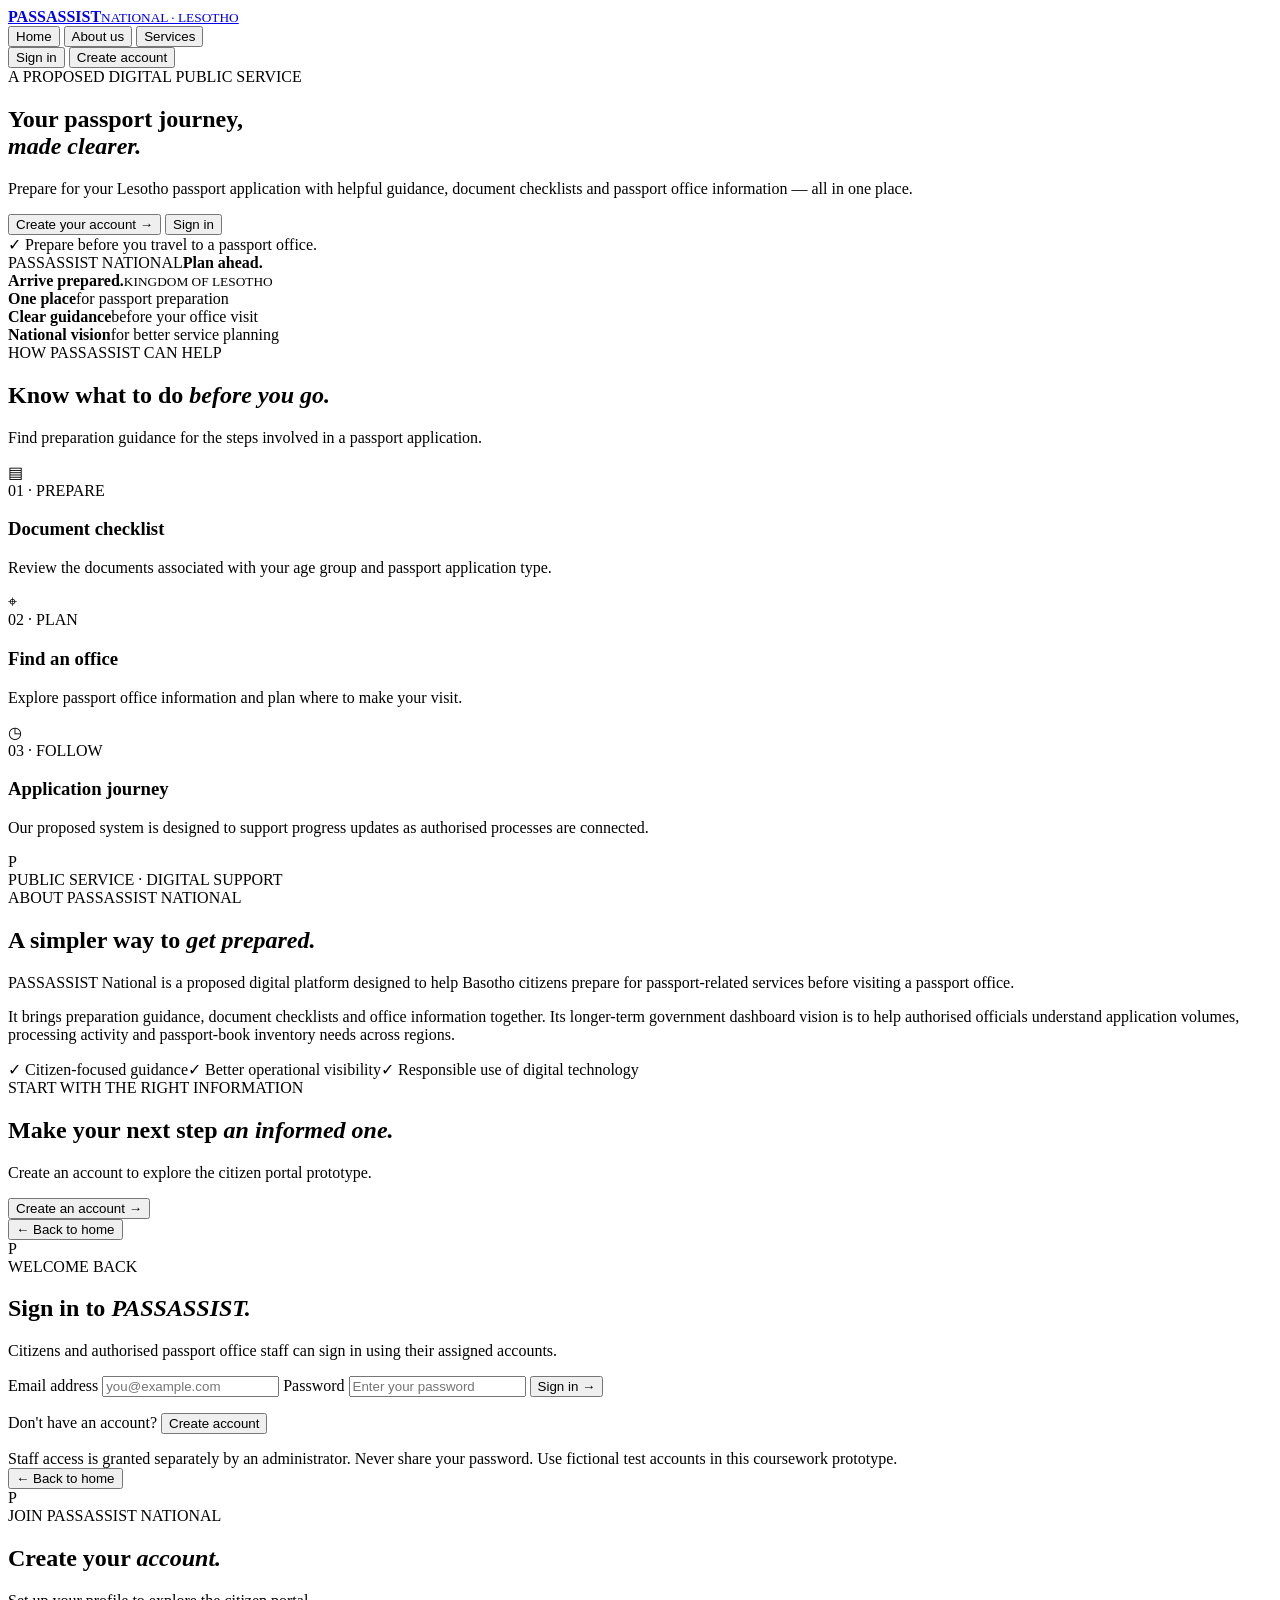
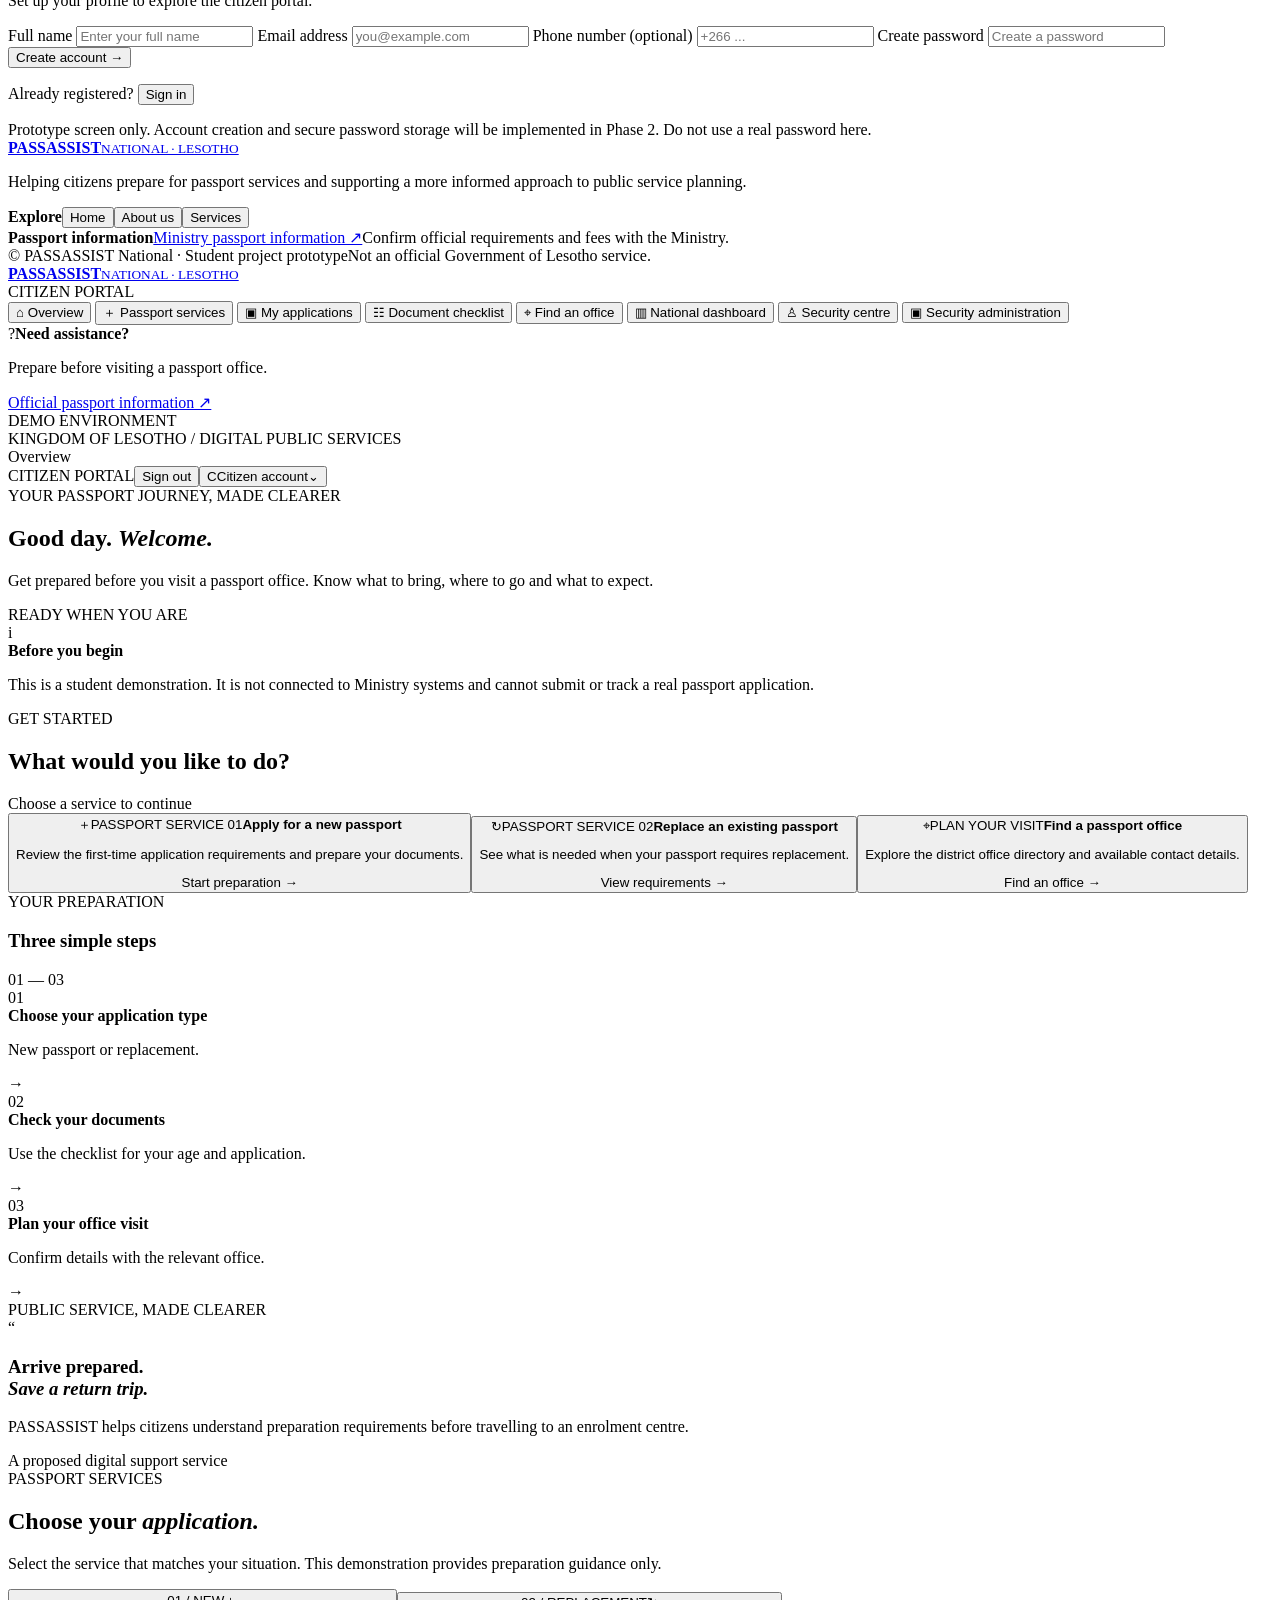
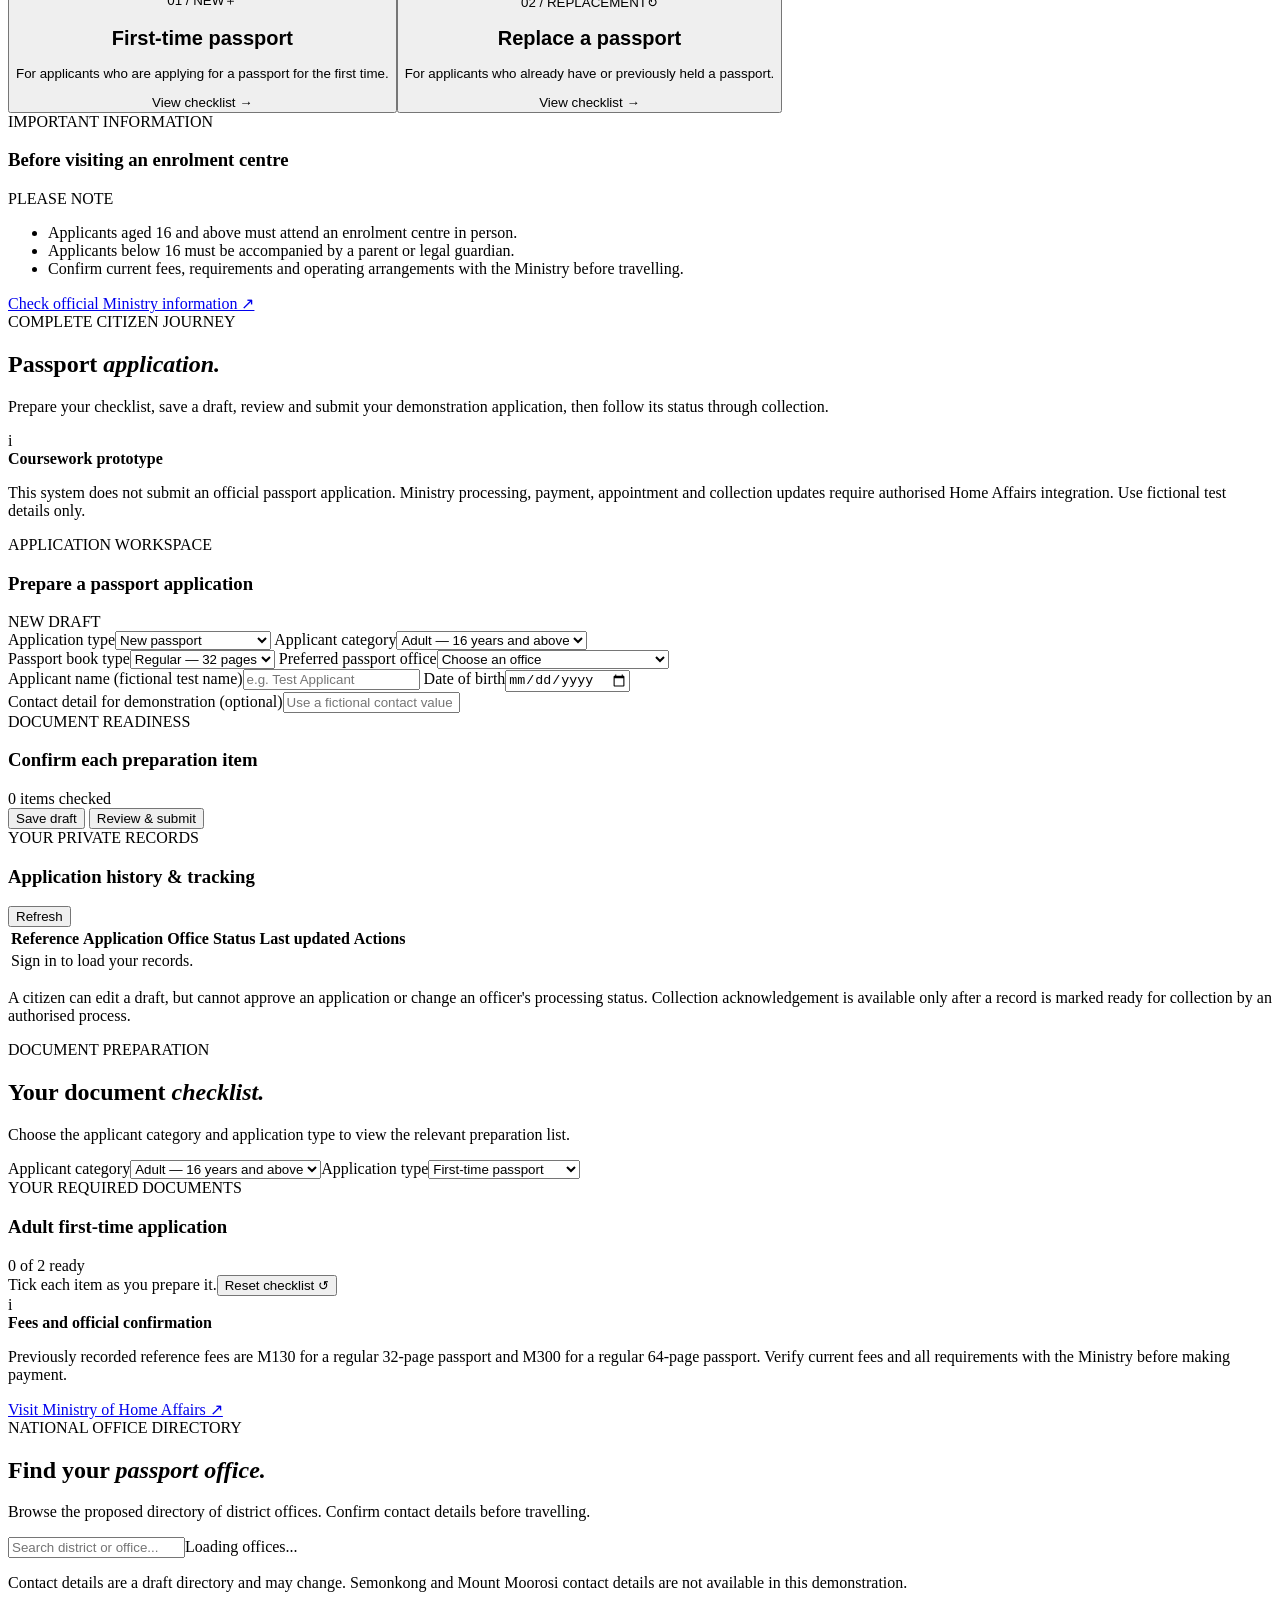
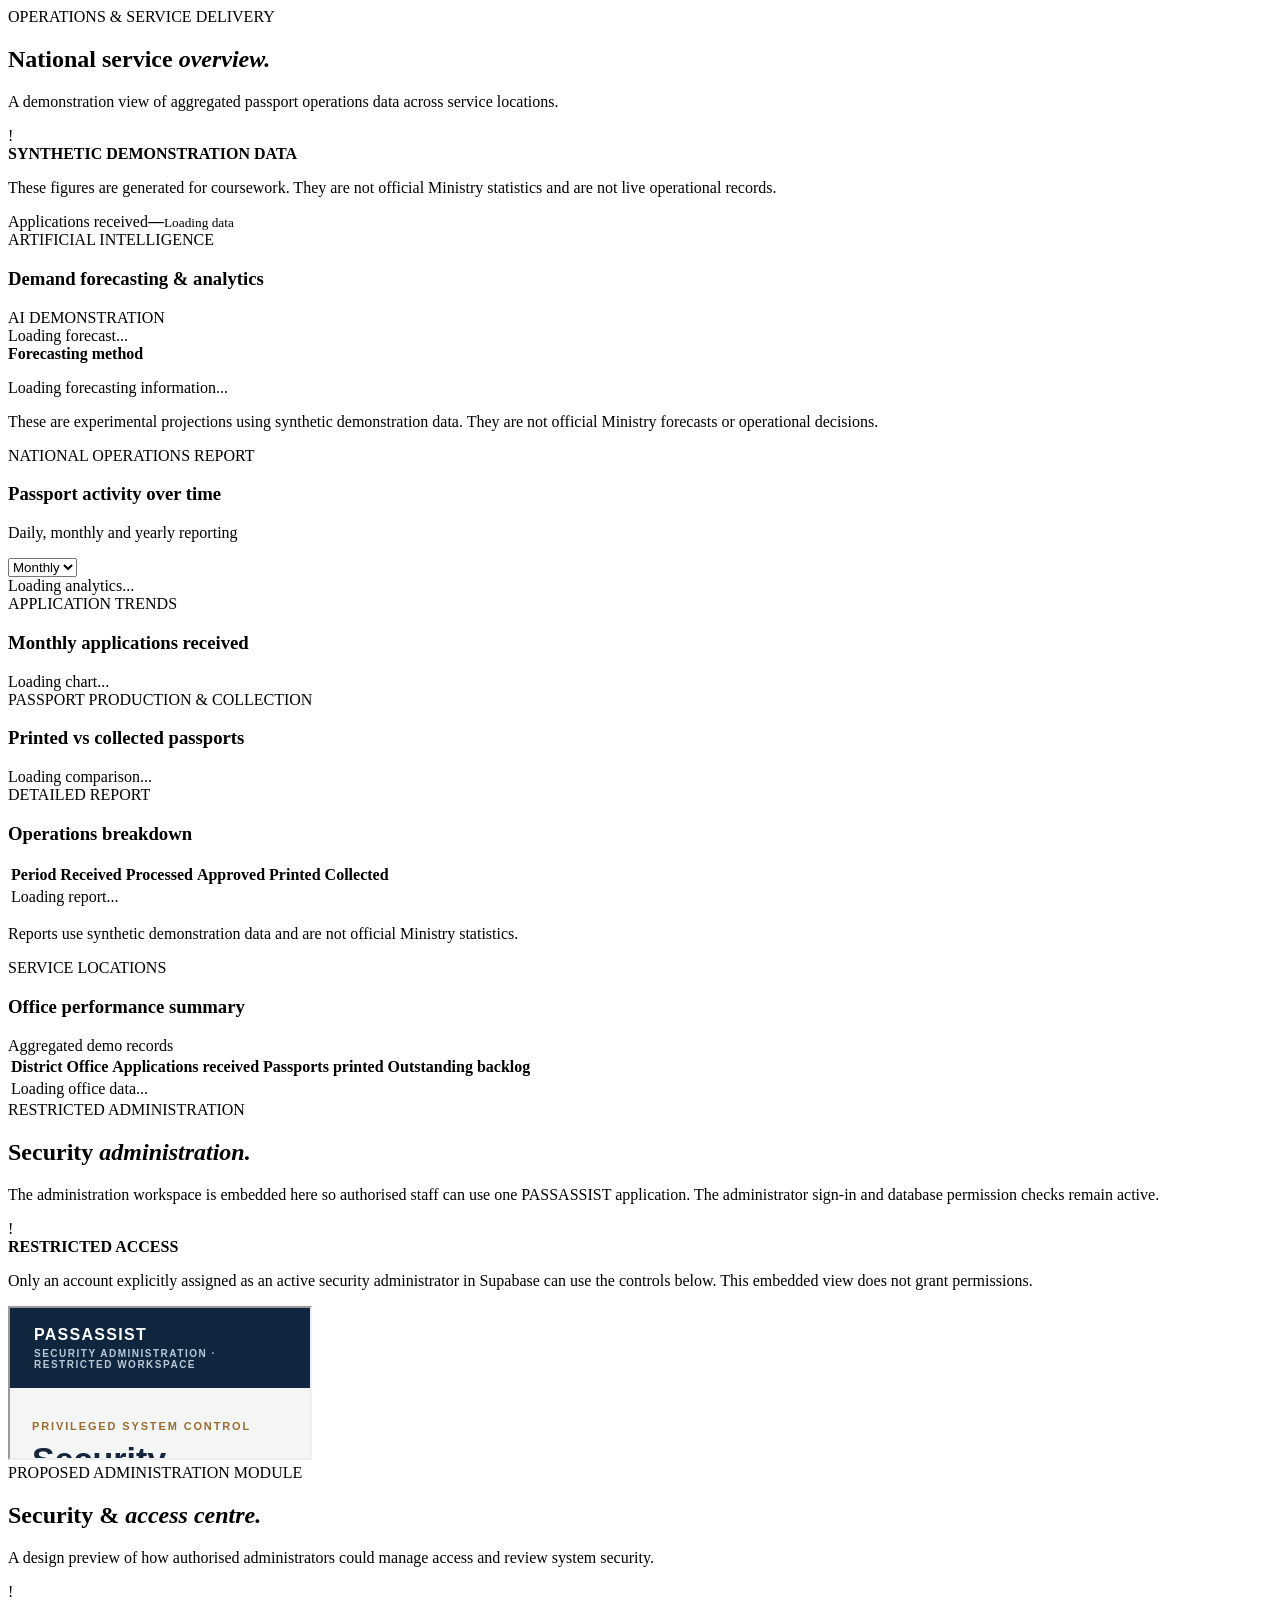
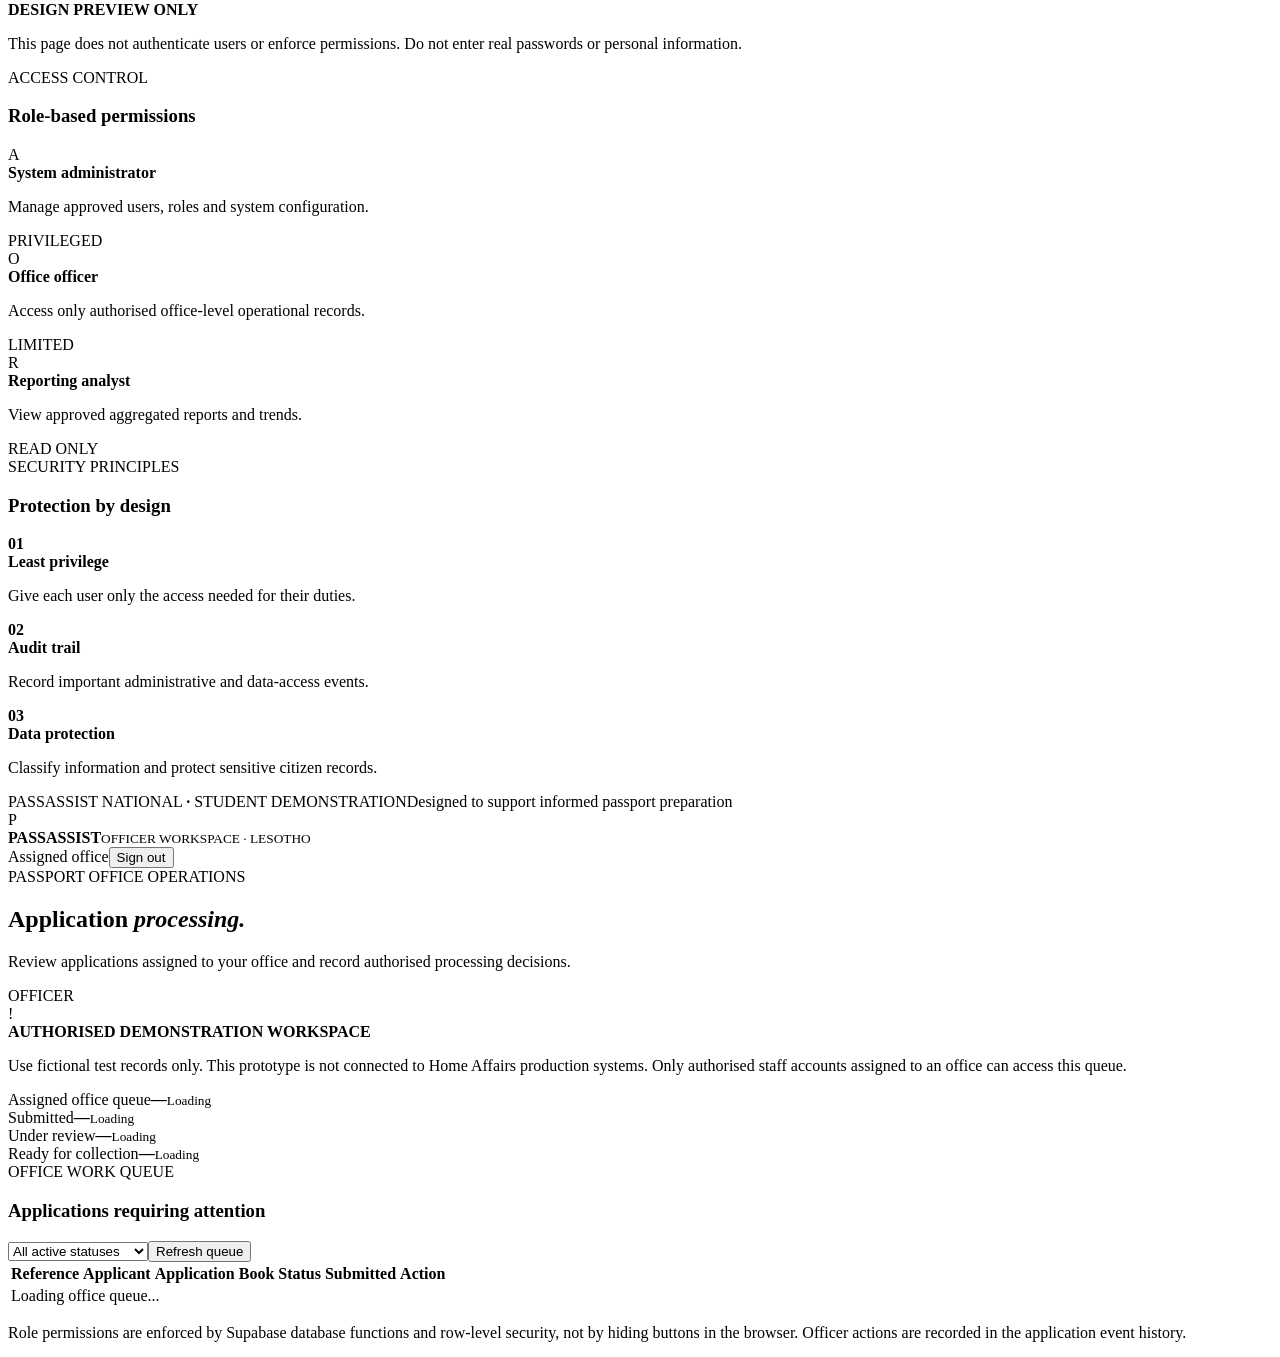
==== frontend/index.html @ 4365d91a "Prepare PASSASSIST National deployment" ====
<!DOCTYPE html>
<html lang="en">
<head>
  <meta charset="UTF-8" />
  <meta name="viewport" content="width=device-width, initial-scale=1.0" />
  <meta name="description" content="PASSASSIST National passport preparation demonstration for Lesotho." />
  <title>PASSASSIST National</title>
  <link rel="preconnect" href="https://fonts.googleapis.com">
  <link rel="preconnect" href="https://fonts.gstatic.com" crossorigin>
  <link href="https://fonts.googleapis.com/css2?family=DM+Sans:wght@400;500;600;700&family=Manrope:wght@500;600;700;800&display=swap" rel="stylesheet">
  <link rel="stylesheet" href="/static/style.css" />
</head>
<body class="public-mode">

  <div class="public-site" id="publicSite">
    <header class="public-header">
      <a class="public-brand" href="#" data-public-view="welcome" aria-label="PASSASSIST National home">
        <img class="lesotho-crest" src="https://commons.wikimedia.org/wiki/Special:FilePath/Coat_of_arms_of_Lesotho.svg" alt="Coat of arms of Lesotho" onerror="this.style.display='none'">
        <span><strong>PASSASSIST</strong><small>NATIONAL · LESOTHO</small></span>
      </a>
      <nav class="public-nav" aria-label="Public navigation">
        <button type="button" data-scroll="welcome">Home</button>
        <button type="button" data-scroll="about">About us</button>
        <button type="button" data-scroll="services">Services</button>
      </nav>
      <div class="public-header-actions">
        <button class="public-signin-link" type="button" data-public-view="signin">Sign in</button>
        <button class="public-primary-btn" type="button" data-public-view="signup">Create account</button>
      </div>
    </header>

    <main>
      <section class="public-view public-welcome active" id="public-welcome">
        <div class="public-hero" id="welcome">
          <div class="public-hero-copy">
            <div class="public-eyebrow"><span class="public-live-dot"></span> A PROPOSED DIGITAL PUBLIC SERVICE</div>
            <h1>Your passport journey,<br><em>made clearer.</em></h1>
            <p>Prepare for your Lesotho passport application with helpful guidance, document checklists and passport office information — all in one place.</p>
            <div class="public-hero-actions">
              <button class="public-primary-btn large" type="button" data-public-view="signup">Create your account <span>→</span></button>
              <button class="public-outline-btn large" type="button" data-public-view="signin">Sign in</button>
            </div>
            <div class="public-trust-note"><span>✓</span> Prepare before you travel to a passport office.</div>
          </div>
          <div class="public-hero-visual" aria-label="Decorative illustration of the Lesotho mountains">
            <div class="public-visual-sun"></div>
            <div class="public-visual-mountain mountain-back"></div>
            <div class="public-visual-mountain mountain-front"></div>
            <div class="public-visual-card"><span>PASSASSIST NATIONAL</span><strong>Plan ahead.<br>Arrive prepared.</strong><small>KINGDOM OF LESOTHO</small></div>
          </div>
        </div>

        <div class="public-stat-strip">
          <div><strong>One place</strong><span>for passport preparation</span></div>
          <div><strong>Clear guidance</strong><span>before your office visit</span></div>
          <div><strong>National vision</strong><span>for better service planning</span></div>
        </div>

        <section class="public-section" id="services">
          <div class="public-section-heading">
            <div class="public-eyebrow">HOW PASSASSIST CAN HELP</div>
            <h2>Know what to do <em>before you go.</em></h2>
            <p>Find preparation guidance for the steps involved in a passport application.</p>
          </div>
          <div class="public-feature-grid">
            <article class="public-feature-card"><span class="public-feature-icon">▤</span><div class="public-eyebrow">01 · PREPARE</div><h3>Document checklist</h3><p>Review the documents associated with your age group and passport application type.</p></article>
            <article class="public-feature-card"><span class="public-feature-icon">⌖</span><div class="public-eyebrow">02 · PLAN</div><h3>Find an office</h3><p>Explore passport office information and plan where to make your visit.</p></article>
            <article class="public-feature-card"><span class="public-feature-icon">◷</span><div class="public-eyebrow">03 · FOLLOW</div><h3>Application journey</h3><p>Our proposed system is designed to support progress updates as authorised processes are connected.</p></article>
          </div>
        </section>

        <section class="public-about-section" id="about">
          <div class="public-about-art"><div class="about-art-circle">P</div><span>PUBLIC SERVICE · DIGITAL SUPPORT</span></div>
          <div class="public-about-copy">
            <div class="public-eyebrow">ABOUT PASSASSIST NATIONAL</div>
            <h2>A simpler way to <em>get prepared.</em></h2>
            <p>PASSASSIST National is a proposed digital platform designed to help Basotho citizens prepare for passport-related services before visiting a passport office.</p>
            <p>It brings preparation guidance, document checklists and office information together. Its longer-term government dashboard vision is to help authorised officials understand application volumes, processing activity and passport-book inventory needs across regions.</p>
            <div class="public-about-points"><span>✓ Citizen-focused guidance</span><span>✓ Better operational visibility</span><span>✓ Responsible use of digital technology</span></div>
          </div>
        </section>

        <section class="public-cta">
          <div><div class="public-eyebrow">START WITH THE RIGHT INFORMATION</div><h2>Make your next step <em>an informed one.</em></h2><p>Create an account to explore the citizen portal prototype.</p></div>
          <button class="public-light-btn" type="button" data-public-view="signup">Create an account <span>→</span></button>
        </section>
      </section>

      <section class="public-view public-auth-view" id="public-signin">
        <div class="public-auth-wrap">
          <button class="public-back-link" type="button" data-public-view="welcome">← Back to home</button>
          <div class="public-auth-card">
            <div class="public-auth-mark">P</div>
            <div class="public-eyebrow">WELCOME BACK</div>
            <h1>Sign in to <em>PASSASSIST.</em></h1>
            <p class="public-auth-intro">Citizens and authorised passport office staff can sign in using their assigned accounts.</p>
            <form id="prototypeSignIn" class="public-auth-form">
              <label for="signinEmail">Email address</label>
              <input id="signinEmail" name="email" type="email" placeholder="you@example.com" autocomplete="email" required>
              <label for="signinPassword">Password</label>
              <input id="signinPassword" name="password" type="password" placeholder="Enter your password" autocomplete="current-password" required>
              <button class="public-primary-btn auth-submit" type="submit">Sign in <span>→</span></button>
            </form>
            <div class="public-form-message" id="signinMessage" role="status" aria-live="polite"></div>
            <p class="public-auth-switch">Don't have an account? <button type="button" data-public-view="signup">Create account</button></p>
            <div class="public-prototype-note">Staff access is granted separately by an administrator. Never share your password. Use fictional test accounts in this coursework prototype.</div>
          </div>
        </div>
      </section>

      <section class="public-view public-auth-view" id="public-signup">
        <div class="public-auth-wrap">
          <button class="public-back-link" type="button" data-public-view="welcome">← Back to home</button>
          <div class="public-auth-card signup-card">
            <div class="public-auth-mark">P</div>
            <div class="public-eyebrow">JOIN PASSASSIST NATIONAL</div>
            <h1>Create your <em>account.</em></h1>
            <p class="public-auth-intro">Set up your profile to explore the citizen portal.</p>
            <form id="prototypeSignUp" class="public-auth-form">
              <label for="signupName">Full name</label>
              <input id="signupName" name="fullName" type="text" placeholder="Enter your full name" autocomplete="name" required>
              <label for="signupEmail">Email address</label>
              <input id="signupEmail" name="email" type="email" placeholder="you@example.com" autocomplete="email" required>
              <label for="signupPhone">Phone number <span>(optional)</span></label>
              <input id="signupPhone" name="phone" type="tel" placeholder="+266 ..." autocomplete="tel">
              <label for="signupPassword">Create password</label>
              <input id="signupPassword" name="password" type="password" placeholder="Create a password" autocomplete="new-password" minlength="8" required>
              <button class="public-primary-btn auth-submit" type="submit">Create account <span>→</span></button>
            </form>
            <div class="public-form-message" id="signupMessage" role="status" aria-live="polite"></div>
            <p class="public-auth-switch">Already registered? <button type="button" data-public-view="signin">Sign in</button></p>
            <div class="public-prototype-note">Prototype screen only. Account creation and secure password storage will be implemented in Phase 2. Do not use a real password here.</div>
          </div>
        </div>
      </section>
    </main>

    <footer class="public-footer">
      <div class="public-footer-main">
        <div class="public-footer-brand"><a class="public-brand" href="#" data-public-view="welcome"><img class="lesotho-crest" src="https://commons.wikimedia.org/wiki/Special:FilePath/Coat_of_arms_of_Lesotho.svg" alt="Coat of arms of Lesotho" onerror="this.style.display='none'"><span><strong>PASSASSIST</strong><small>NATIONAL · LESOTHO</small></span></a><p>Helping citizens prepare for passport services and supporting a more informed approach to public service planning.</p></div>
        <div><strong>Explore</strong><button type="button" data-scroll="welcome">Home</button><button type="button" data-scroll="about">About us</button><button type="button" data-scroll="services">Services</button></div>
        <div><strong>Passport information</strong><a href="https://www.homeaffairs.gov.ls/passports/" target="_blank" rel="noreferrer">Ministry passport information ↗</a><span>Confirm official requirements and fees with the Ministry.</span></div>
      </div>
      <div class="public-footer-bottom"><span>© PASSASSIST National · Student project prototype</span><span>Not an official Government of Lesotho service.</span></div>
    </footer>
  </div>

  <div class="app-shell" id="citizenDemoApp">
    <aside class="sidebar">
      <a class="brand" href="#home" aria-label="PASSASSIST home">
        <img class="lesotho-crest sidebar-crest" src="https://commons.wikimedia.org/wiki/Special:FilePath/Coat_of_arms_of_Lesotho.svg" alt="Coat of arms of Lesotho" onerror="this.style.display='none'"><span><strong>PASSASSIST</strong><small>NATIONAL · LESOTHO</small></span>
      </a>
      <div class="side-label">CITIZEN PORTAL</div>
      <nav class="nav-list" aria-label="Main navigation">
        <button class="nav-item active" data-page="home"><span>⌂</span> Overview</button>
        <button class="nav-item" data-page="apply"><span>＋</span> Passport services</button>
        <button class="nav-item" data-page="my-applications"><span>▣</span> My applications</button>
        <button class="nav-item" data-page="checklist"><span>☷</span> Document checklist</button>
        <button class="nav-item" data-page="offices"><span>⌖</span> Find an office</button>
        <button class="nav-item" data-page="dashboard"><span>▥</span> National dashboard</button>
        <button class="nav-item" data-page="security"><span>♙</span> Security centre</button>
        <button class="nav-item" data-page="admin"><span>▣</span> Security administration</button>
      </nav>
      <div class="sidebar-bottom"><div class="help-card"><span class="help-icon">?</span><strong>Need assistance?</strong><p>Prepare before visiting a passport office.</p><a href="https://www.homeaffairs.gov.ls/passports/" target="_blank" rel="noreferrer">Official passport information ↗</a></div><div class="side-foot">DEMO ENVIRONMENT <span class="live-dot"></span></div></div>
    </aside>
    <main class="main-area">
      <header class="topbar"><div><div class="eyebrow">KINGDOM OF LESOTHO <span> / </span> DIGITAL PUBLIC SERVICES</div><div class="top-title" id="topTitle">Overview</div></div><div class="top-actions"><span class="demo-pill">CITIZEN PORTAL</span><button class="public-signout-btn" id="logoutButton" type="button">Sign out</button><button class="profile-chip" aria-label="Demo profile"><span class="avatar">C</span><span>Citizen account</span><span class="chevron">⌄</span></button></div></header>
      <div class="content">
        <section class="page active" id="page-home">
          <div class="welcome-row"><div><div class="eyebrow accent">YOUR PASSPORT JOURNEY, MADE CLEARER</div><h1>Good day. <em>Welcome.</em></h1><p class="lead">Get prepared before you visit a passport office. Know what to bring, where to go and what to expect.</p></div><div class="welcome-art"><div class="sun"></div><div class="mountain m1"></div><div class="mountain m2"></div><div class="art-caption">READY WHEN YOU ARE</div></div></div>
          <div class="notice"><span class="notice-icon">i</span><div><strong>Before you begin</strong><p>This is a student demonstration. It is not connected to Ministry systems and cannot submit or track a real passport application.</p></div></div>
          <div class="section-heading"><div><div class="eyebrow">GET STARTED</div><h2>What would you like to do?</h2></div><span class="muted small">Choose a service to continue</span></div>
          <div class="service-grid"><button class="service-card" data-go="apply"><span class="service-icon navy">＋</span><span class="card-kicker">PASSPORT SERVICE 01</span><strong>Apply for a new passport</strong><p>Review the first-time application requirements and prepare your documents.</p><span class="card-link">Start preparation <b>→</b></span></button><button class="service-card" data-go="apply"><span class="service-icon gold">↻</span><span class="card-kicker">PASSPORT SERVICE 02</span><strong>Replace an existing passport</strong><p>See what is needed when your passport requires replacement.</p><span class="card-link">View requirements <b>→</b></span></button><button class="service-card" data-go="offices"><span class="service-icon teal">⌖</span><span class="card-kicker">PLAN YOUR VISIT</span><strong>Find a passport office</strong><p>Explore the district office directory and available contact details.</p><span class="card-link">Find an office <b>→</b></span></button></div>
          <div class="bottom-grid"><div class="panel"><div class="panel-head"><div><div class="eyebrow">YOUR PREPARATION</div><h3>Three simple steps</h3></div><span class="step-count">01 — 03</span></div><div class="steps"><div class="step"><span>01</span><div><strong>Choose your application type</strong><p>New passport or replacement.</p></div><b>→</b></div><div class="step"><span>02</span><div><strong>Check your documents</strong><p>Use the checklist for your age and application.</p></div><b>→</b></div><div class="step"><span>03</span><div><strong>Plan your office visit</strong><p>Confirm details with the relevant office.</p></div><b>→</b></div></div></div><div class="panel quote-panel"><div class="eyebrow">PUBLIC SERVICE, MADE CLEARER</div><div class="quote-mark">“</div><h3>Arrive prepared.<br><em>Save a return trip.</em></h3><p>PASSASSIST helps citizens understand preparation requirements before travelling to an enrolment centre.</p><div class="quote-line"></div><span class="muted small">A proposed digital support service</span></div></div>
        </section>
        <section class="page" id="page-apply"><div class="page-intro"><div class="eyebrow accent">PASSPORT SERVICES</div><h1>Choose your <em>application.</em></h1><p class="lead">Select the service that matches your situation. This demonstration provides preparation guidance only.</p></div><div class="choice-grid"><button class="choice-card" data-kind="new"><span class="choice-number">01 / NEW</span><span class="choice-symbol">＋</span><h2>First-time passport</h2><p>For applicants who are applying for a passport for the first time.</p><span class="card-link">View checklist →</span></button><button class="choice-card" data-kind="replacement"><span class="choice-number">02 / REPLACEMENT</span><span class="choice-symbol">↻</span><h2>Replace a passport</h2><p>For applicants who already have or previously held a passport.</p><span class="card-link">View checklist →</span></button></div><div class="panel guidance"><div class="panel-head"><div><div class="eyebrow">IMPORTANT INFORMATION</div><h3>Before visiting an enrolment centre</h3></div><span class="info-badge">PLEASE NOTE</span></div><ul class="clean-list"><li>Applicants aged 16 and above must attend an enrolment centre in person.</li><li>Applicants below 16 must be accompanied by a parent or legal guardian.</li><li>Confirm current fees, requirements and operating arrangements with the Ministry before travelling.</li></ul><a class="text-link" href="https://www.homeaffairs.gov.ls/passports/" target="_blank" rel="noreferrer">Check official Ministry information ↗</a></div></section>

        <section class="page" id="page-my-applications">
          <div class="page-intro"><div class="eyebrow accent">COMPLETE CITIZEN JOURNEY</div><h1>Passport <em>application.</em></h1><p class="lead">Prepare your checklist, save a draft, review and submit your demonstration application, then follow its status through collection.</p></div>
          <div class="notice"><span class="notice-icon">i</span><div><strong>Coursework prototype</strong><p>This system does not submit an official passport application. Ministry processing, payment, appointment and collection updates require authorised Home Affairs integration. Use fictional test details only.</p></div></div>
          <div class="panel form-panel">
            <div class="panel-head"><div><div class="eyebrow">APPLICATION WORKSPACE</div><h3 id="applicationFormHeading">Prepare a passport application</h3></div><span class="info-badge" id="draftModeLabel">NEW DRAFT</span></div>
            <form id="applicationForm" class="public-auth-form">
              <input id="editingApplicationId" type="hidden">
              <div class="form-row">
                <label for="recordType">Application type<select id="recordType" required><option value="new">New passport</option><option value="replacement">Replacement passport</option></select></label>
                <label for="recordCategory">Applicant category<select id="recordCategory" required><option value="adult">Adult — 16 years and above</option><option value="minor">Minor — below 16 years</option></select></label>
              </div>
              <div class="form-row">
                <label for="recordBook">Passport book type<select id="recordBook" required><option value="regular_32">Regular — 32 pages</option><option value="regular_64">Regular — 64 pages</option></select></label>
                <label for="recordOffice">Preferred passport office<select id="recordOffice" required><option value="">Choose an office</option><option>Maseru</option><option>Berea</option><option>Leribe</option><option>Botha-Bothe</option><option>Mokhotlong</option><option>Thaba-Tseka</option><option>Qacha's Nek</option><option>Quthing</option><option>Mohale's Hoek</option><option>Mafeteng</option><option>Mount Moorosi (confirm availability)</option><option>Semonkong (confirm availability)</option></select></label>
              </div>
              <div class="form-row">
                <label for="applicantTestName">Applicant name (fictional test name)<input id="applicantTestName" maxlength="120" required placeholder="e.g. Test Applicant"></label>
                <label for="applicantTestDob">Date of birth<input id="applicantTestDob" type="date" required></label>
              </div>
              <label for="applicantContact">Contact detail for demonstration (optional)<input id="applicantContact" maxlength="80" placeholder="Use a fictional contact value"></label>
              <div class="checklist-head"><div><div class="eyebrow">DOCUMENT READINESS</div><h3>Confirm each preparation item</h3></div><span class="progress-label" id="applicationChecklistProgress">0 items checked</span></div>
              <div id="applicationChecklistItems" class="check-items"></div>
              <div class="public-form-message" id="applicationMessage" role="status" aria-live="polite"></div>
              <div class="form-row">
                <button class="public-primary-btn" id="saveApplicationDraft" type="button">Save draft</button>
                <button class="public-primary-btn auth-submit" id="submitApplication" type="button">Review & submit</button>
              </div>
              <button class="primary-btn" id="cancelApplicationEdit" type="button" hidden>Cancel editing</button>
            </form>
          </div>
          <div class="panel table-panel"><div class="panel-head"><div><div class="eyebrow">YOUR PRIVATE RECORDS</div><h3>Application history & tracking</h3></div><button class="primary-btn" id="refreshApplications" type="button">Refresh</button></div>
            <div class="table-wrap"><table><thead><tr><th>Reference</th><th>Application</th><th>Office</th><th>Status</th><th>Last updated</th><th>Actions</th></tr></thead><tbody id="applicationsTable"><tr><td colspan="6">Sign in to load your records.</td></tr></tbody></table></div>
            <p class="footnote">A citizen can edit a draft, but cannot approve an application or change an officer's processing status. Collection acknowledgement is available only after a record is marked ready for collection by an authorised process.</p>
          </div>
        </section>
        <section class="page" id="page-checklist"><div class="page-intro"><div class="eyebrow accent">DOCUMENT PREPARATION</div><h1>Your document <em>checklist.</em></h1><p class="lead">Choose the applicant category and application type to view the relevant preparation list.</p></div><div class="panel form-panel"><div class="form-row"><label>Applicant category<select id="applicantAge"><option value="adult">Adult — 16 years and above</option><option value="minor">Child — below 16 years</option></select></label><label>Application type<select id="applicationType"><option value="new">First-time passport</option><option value="replacement">Passport replacement</option></select></label></div><div class="checklist-head"><div><div class="eyebrow">YOUR REQUIRED DOCUMENTS</div><h3 id="checkTitle">Adult first-time application</h3></div><span class="progress-label" id="progressLabel">0 of 2 ready</span></div><div class="progress-track"><div id="progressBar"></div></div><div id="checkItems" class="check-items"></div><div class="check-footer"><span class="muted small">Tick each item as you prepare it.</span><button class="primary-btn" id="resetChecks">Reset checklist ↺</button></div></div><div class="notice subtle"><span class="notice-icon">i</span><div><strong>Fees and official confirmation</strong><p>Previously recorded reference fees are M130 for a regular 32-page passport and M300 for a regular 64-page passport. Verify current fees and all requirements with the Ministry before making payment.</p><a class="text-link" href="https://www.homeaffairs.gov.ls/passports/" target="_blank" rel="noreferrer">Visit Ministry of Home Affairs ↗</a></div></div></section>
        <section class="page" id="page-offices"><div class="page-intro"><div class="eyebrow accent">NATIONAL OFFICE DIRECTORY</div><h1>Find your <em>passport office.</em></h1><p class="lead">Browse the proposed directory of district offices. Confirm contact details before travelling.</p></div><div class="office-tools"><input id="officeSearch" type="search" placeholder="Search district or office..." aria-label="Search offices"><span class="muted small" id="officeCount">Loading offices...</span></div><div class="office-grid" id="officeGrid"></div><p class="footnote">Contact details are a draft directory and may change. Semonkong and Mount Moorosi contact details are not available in this demonstration.</p></section>
        <section class="page" id="page-dashboard"><div class="page-intro"><div class="eyebrow accent">OPERATIONS & SERVICE DELIVERY</div><h1>National service <em>overview.</em></h1><p class="lead">A demonstration view of aggregated passport operations data across service locations.</p></div><div class="data-warning"><span>!</span><div><strong>SYNTHETIC DEMONSTRATION DATA</strong><p>These figures are generated for coursework. They are not official Ministry statistics and are not live operational records.</p></div></div><div class="metric-grid" id="metricGrid"><div class="metric-card"><span>Applications received</span><strong>—</strong><small>Loading data</small></div></div>
<div class="panel forecast-panel">
  <div class="panel-head">
    <div>
      <div class="eyebrow">ARTIFICIAL INTELLIGENCE</div>
      <h3>Demand forecasting & analytics</h3>
    </div>
    <span class="info-badge">AI DEMONSTRATION</span>
  </div>

  <div class="forecast-grid" id="forecastSummary">
    <div class="forecast-stat">Loading forecast...</div>
  </div>

  <div class="forecast-method">
    <strong>Forecasting method</strong>
    <p id="forecastMethod">Loading forecasting information...</p>
  </div>

  <div id="modelEvaluation"></div>

  <p class="footnote">
    These are experimental projections using synthetic demonstration
    data. They are not official Ministry forecasts or operational decisions.
  </p>
</div>
<div class="panel analytics-panel">
  <div class="panel-head">
    <div>
      <div class="eyebrow">NATIONAL OPERATIONS REPORT</div>
      <h3>Passport activity over time</h3>
      <p class="muted small">Daily, monthly and yearly reporting</p>
    </div>
    <select id="analyticsPeriod" aria-label="Select reporting period">
      <option value="monthly">Monthly</option>
      <option value="daily">Daily</option>
      <option value="yearly">Yearly</option>
    </select>
  </div>

  <div class="metric-grid" id="analyticsMetrics">
    <div class="metric-card">Loading analytics...</div>
  </div>

  <div class="panel-head">
    <div>
      <div class="eyebrow">APPLICATION TRENDS</div>
      <h3 id="analyticsChartTitle">Monthly applications received</h3>
    </div>
  </div>
  <div id="analyticsChart" class="analytics-chart">
  Loading chart...
</div>

<div class="panel-head">
  <div>
    <div class="eyebrow">PASSPORT PRODUCTION & COLLECTION</div>
    <h3>Printed vs collected passports</h3>
  </div>
</div>

<div id="passportComparisonChart" class="analytics-chart">
  Loading comparison...
</div>
  <div class="panel-head">
    <div>
      <div class="eyebrow">DETAILED REPORT</div>
      <h3>Operations breakdown</h3>
    </div>
  </div>
  <div class="table-wrap">
    <table>
      <thead>
        <tr>
          <th>Period</th>
          <th>Received</th>
          <th>Processed</th>
          <th>Approved</th>
          <th>Printed</th>
          <th>Collected</th>
        </tr>
      </thead>
      <tbody id="analyticsTable">
        <tr><td colspan="6">Loading report...</td></tr>
      </tbody>
    </table>
  </div>

  <p class="footnote">
    Reports use synthetic demonstration data and are not official Ministry statistics.
  </p>
</div>
<div class="panel table-panel"><div class="panel-head"><div><div class="eyebrow">SERVICE LOCATIONS</div><h3>Office performance summary</h3></div><span class="muted small">Aggregated demo records</span></div><div class="table-wrap"><table><thead><tr><th>District</th><th>Office</th><th>Applications received</th><th>Passports printed</th><th>Outstanding backlog</th></tr></thead><tbody id="officeTable"><tr><td colspan="5">Loading office data...</td></tr></tbody></table></div></div></section>
        <section class="page" id="page-admin"><div class="page-intro"><div class="eyebrow accent">RESTRICTED ADMINISTRATION</div><h1>Security <em>administration.</em></h1><p class="lead">The administration workspace is embedded here so authorised staff can use one PASSASSIST application. The administrator sign-in and database permission checks remain active.</p></div><div class="data-warning"><span>!</span><div><strong>RESTRICTED ACCESS</strong><p>Only an account explicitly assigned as an active security administrator in Supabase can use the controls below. This embedded view does not grant permissions.</p></div></div><iframe title="PASSASSIST Security Administration" src="/admin" class="admin-embed" loading="lazy"></iframe></section>
        <section class="page" id="page-security"><div class="page-intro"><div class="eyebrow accent">PROPOSED ADMINISTRATION MODULE</div><h1>Security & <em>access centre.</em></h1><p class="lead">A design preview of how authorised administrators could manage access and review system security.</p></div><div class="data-warning"><span>!</span><div><strong>DESIGN PREVIEW ONLY</strong><p>This page does not authenticate users or enforce permissions. Do not enter real passwords or personal information.</p></div></div><div class="security-grid"><div class="panel"><div class="eyebrow">ACCESS CONTROL</div><h3>Role-based permissions</h3><div class="role-row"><span class="role-icon">A</span><div><strong>System administrator</strong><p>Manage approved users, roles and system configuration.</p></div><span class="role-tag">PRIVILEGED</span></div><div class="role-row"><span class="role-icon">O</span><div><strong>Office officer</strong><p>Access only authorised office-level operational records.</p></div><span class="role-tag">LIMITED</span></div><div class="role-row"><span class="role-icon">R</span><div><strong>Reporting analyst</strong><p>View approved aggregated reports and trends.</p></div><span class="role-tag">READ ONLY</span></div></div><div class="panel"><div class="eyebrow">SECURITY PRINCIPLES</div><h3>Protection by design</h3><div class="security-point"><b>01</b><div><strong>Least privilege</strong><p>Give each user only the access needed for their duties.</p></div></div><div class="security-point"><b>02</b><div><strong>Audit trail</strong><p>Record important administrative and data-access events.</p></div></div><div class="security-point"><b>03</b><div><strong>Data protection</strong><p>Classify information and protect sensitive citizen records.</p></div></div></div></div></section>
        <footer class="footer"><span>PASSASSIST NATIONAL <b>·</b> STUDENT DEMONSTRATION</span><span>Designed to support informed passport preparation</span></footer>
      </div>
    </main>
  </div>

  <section id="officerPortal" class="officer-portal" aria-label="Passport office officer portal">
    <header class="officer-topbar"><div class="officer-brand"><span class="officer-brand-mark">P</span><div><strong>PASSASSIST</strong><small>OFFICER WORKSPACE · LESOTHO</small></div></div><div class="officer-user"><span id="officerOfficeLabel">Assigned office</span><button type="button" id="officerSignOut" class="public-signout-btn">Sign out</button></div></header>
    <main class="officer-content">
      <div class="officer-heading"><div><div class="public-eyebrow">PASSPORT OFFICE OPERATIONS</div><h1>Application <em>processing.</em></h1><p>Review applications assigned to your office and record authorised processing decisions.</p></div><span class="officer-role-pill" id="officerRoleLabel">OFFICER</span></div>
      <div class="data-warning"><span>!</span><div><strong>AUTHORISED DEMONSTRATION WORKSPACE</strong><p>Use fictional test records only. This prototype is not connected to Home Affairs production systems. Only authorised staff accounts assigned to an office can access this queue.</p></div></div>
      <div class="officer-metrics" id="officerMetrics"><div class="metric-card"><span>Assigned office queue</span><strong>—</strong><small>Loading</small></div><div class="metric-card"><span>Submitted</span><strong>—</strong><small>Loading</small></div><div class="metric-card"><span>Under review</span><strong>—</strong><small>Loading</small></div><div class="metric-card"><span>Ready for collection</span><strong>—</strong><small>Loading</small></div></div>
      <div class="panel officer-queue-panel"><div class="panel-head"><div><div class="eyebrow">OFFICE WORK QUEUE</div><h3>Applications requiring attention</h3></div><div class="officer-queue-actions"><select id="officerStatusFilter" aria-label="Filter applications"><option value="all">All active statuses</option><option value="submitted">Submitted</option><option value="under_review">Under review</option><option value="approved">Approved</option><option value="rejected">Rejected</option><option value="printing">Printing</option><option value="ready_for_collection">Ready for collection</option></select><button type="button" class="primary-btn" id="refreshOfficerQueue">Refresh queue</button></div></div>
        <div class="table-wrap"><table><thead><tr><th>Reference</th><th>Applicant</th><th>Application</th><th>Book</th><th>Status</th><th>Submitted</th><th>Action</th></tr></thead><tbody id="officerQueueTable"><tr><td colspan="7">Loading office queue...</td></tr></tbody></table></div>
      </div>
      <div class="panel officer-process-panel" id="officerProcessPanel" hidden><div class="panel-head"><div><div class="eyebrow">PROCESSING RECORD</div><h3 id="officerSelectedHeading">Selected application</h3></div><button type="button" class="primary-btn" id="closeOfficerProcess">Close</button></div><div class="officer-record-summary" id="officerRecordSummary"></div><form id="officerProcessForm" class="officer-process-form"><label for="officerNextStatus">Next authorised status<select id="officerNextStatus" required></select></label><label for="officerProcessNote">Processing note (no sensitive details)<textarea id="officerProcessNote" maxlength="500" rows="3" placeholder="Brief factual note about this processing action"></textarea></label><div class="public-form-message" id="officerProcessMessage" role="status" aria-live="polite"></div><button type="submit" class="public-primary-btn">Save processing decision</button></form></div>
      <p class="footnote">Role permissions are enforced by Supabase database functions and row-level security, not by hiding buttons in the browser. Officer actions are recorded in the application event history.</p>
    </main>
  </section>
  <script src="https://cdn.jsdelivr.net/npm/@supabase/supabase-js@2"></script>
  <script src="/static/supabase-config.js"></script>
  <script src="/static/app.js"></script>
</body>
</html>
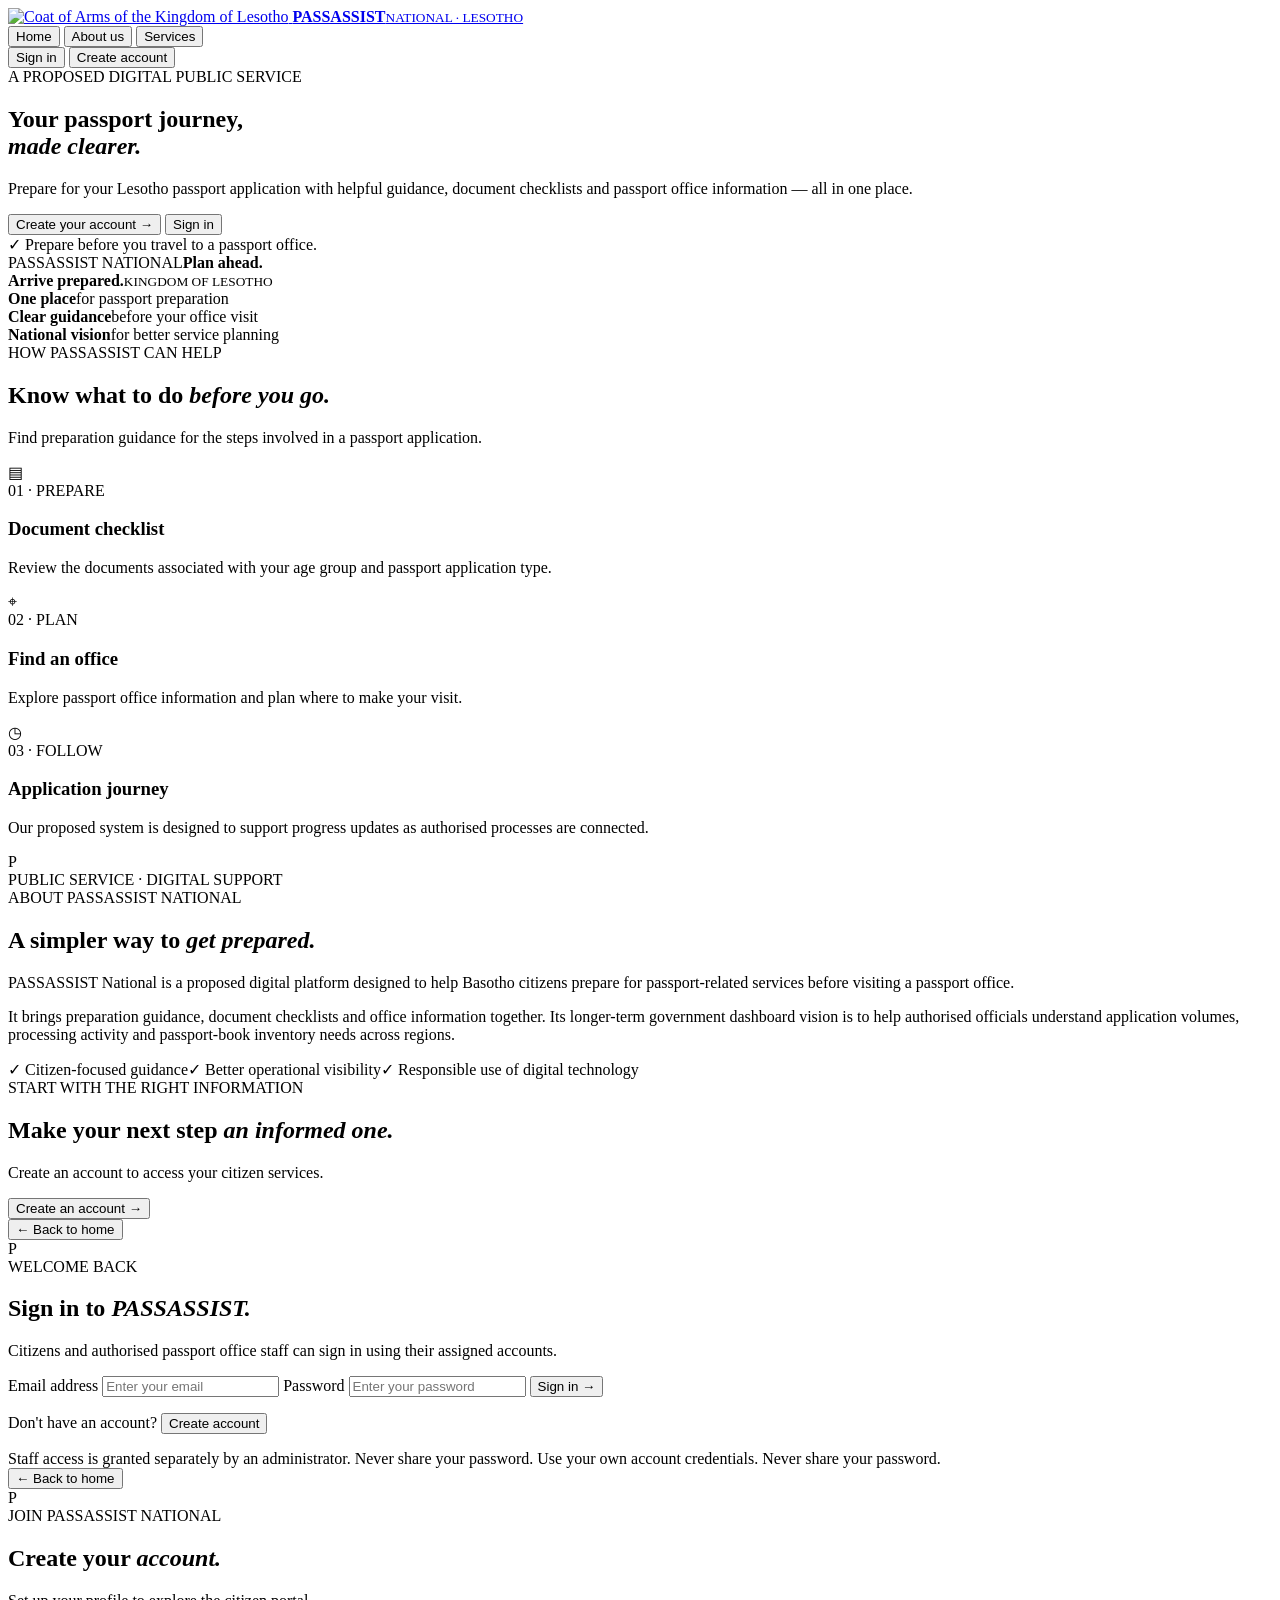
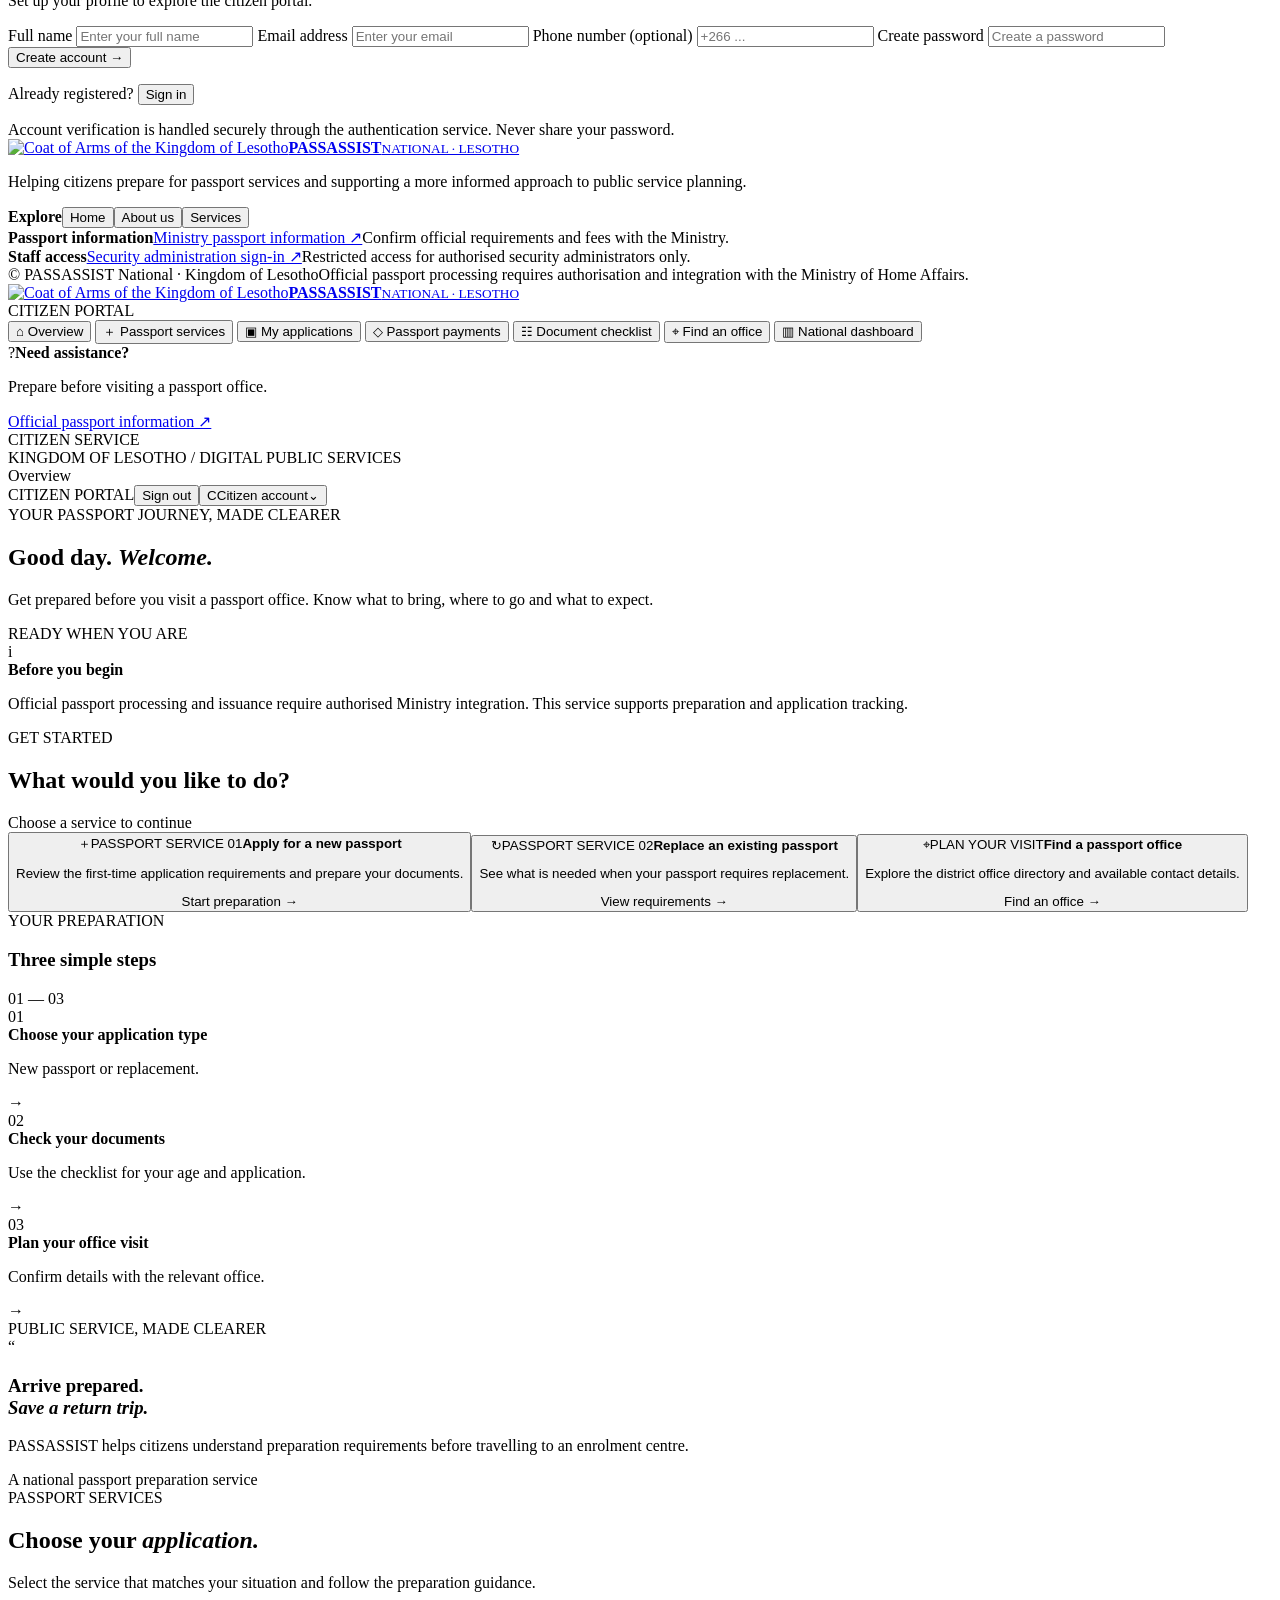
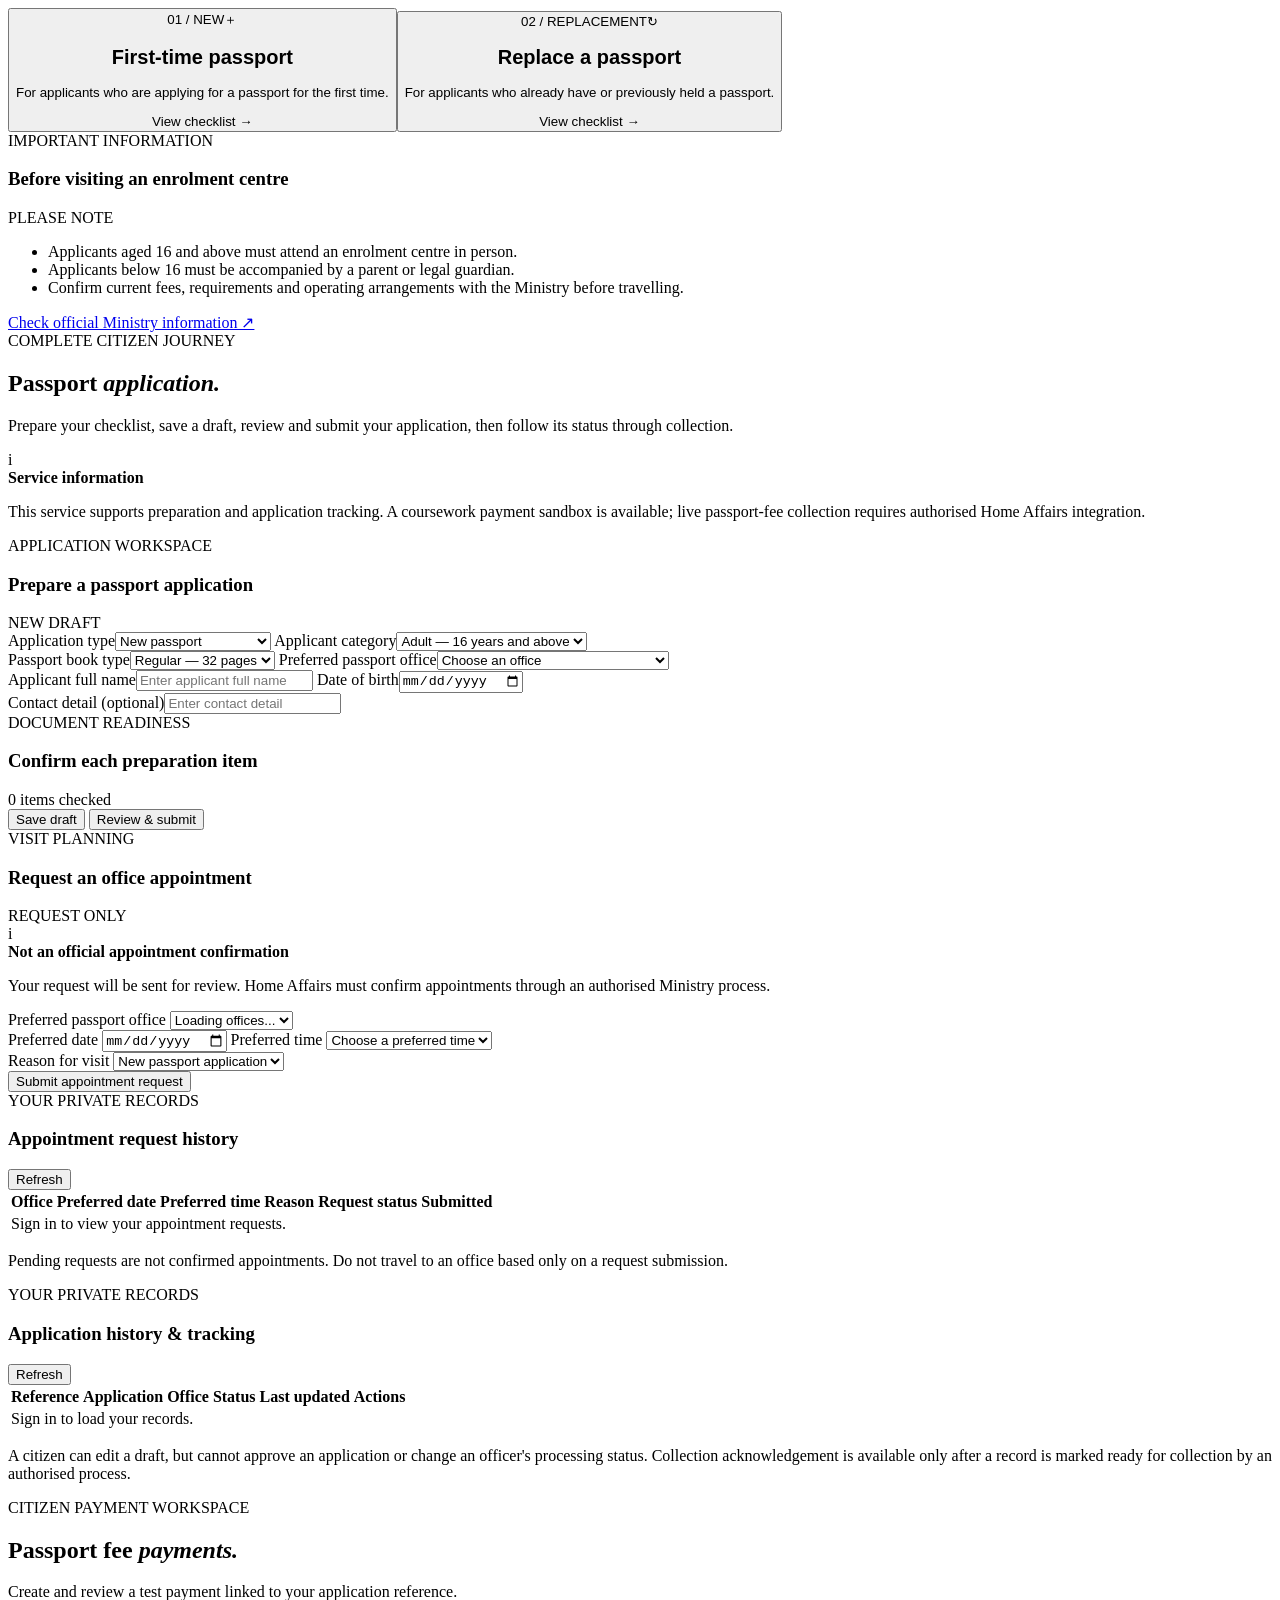
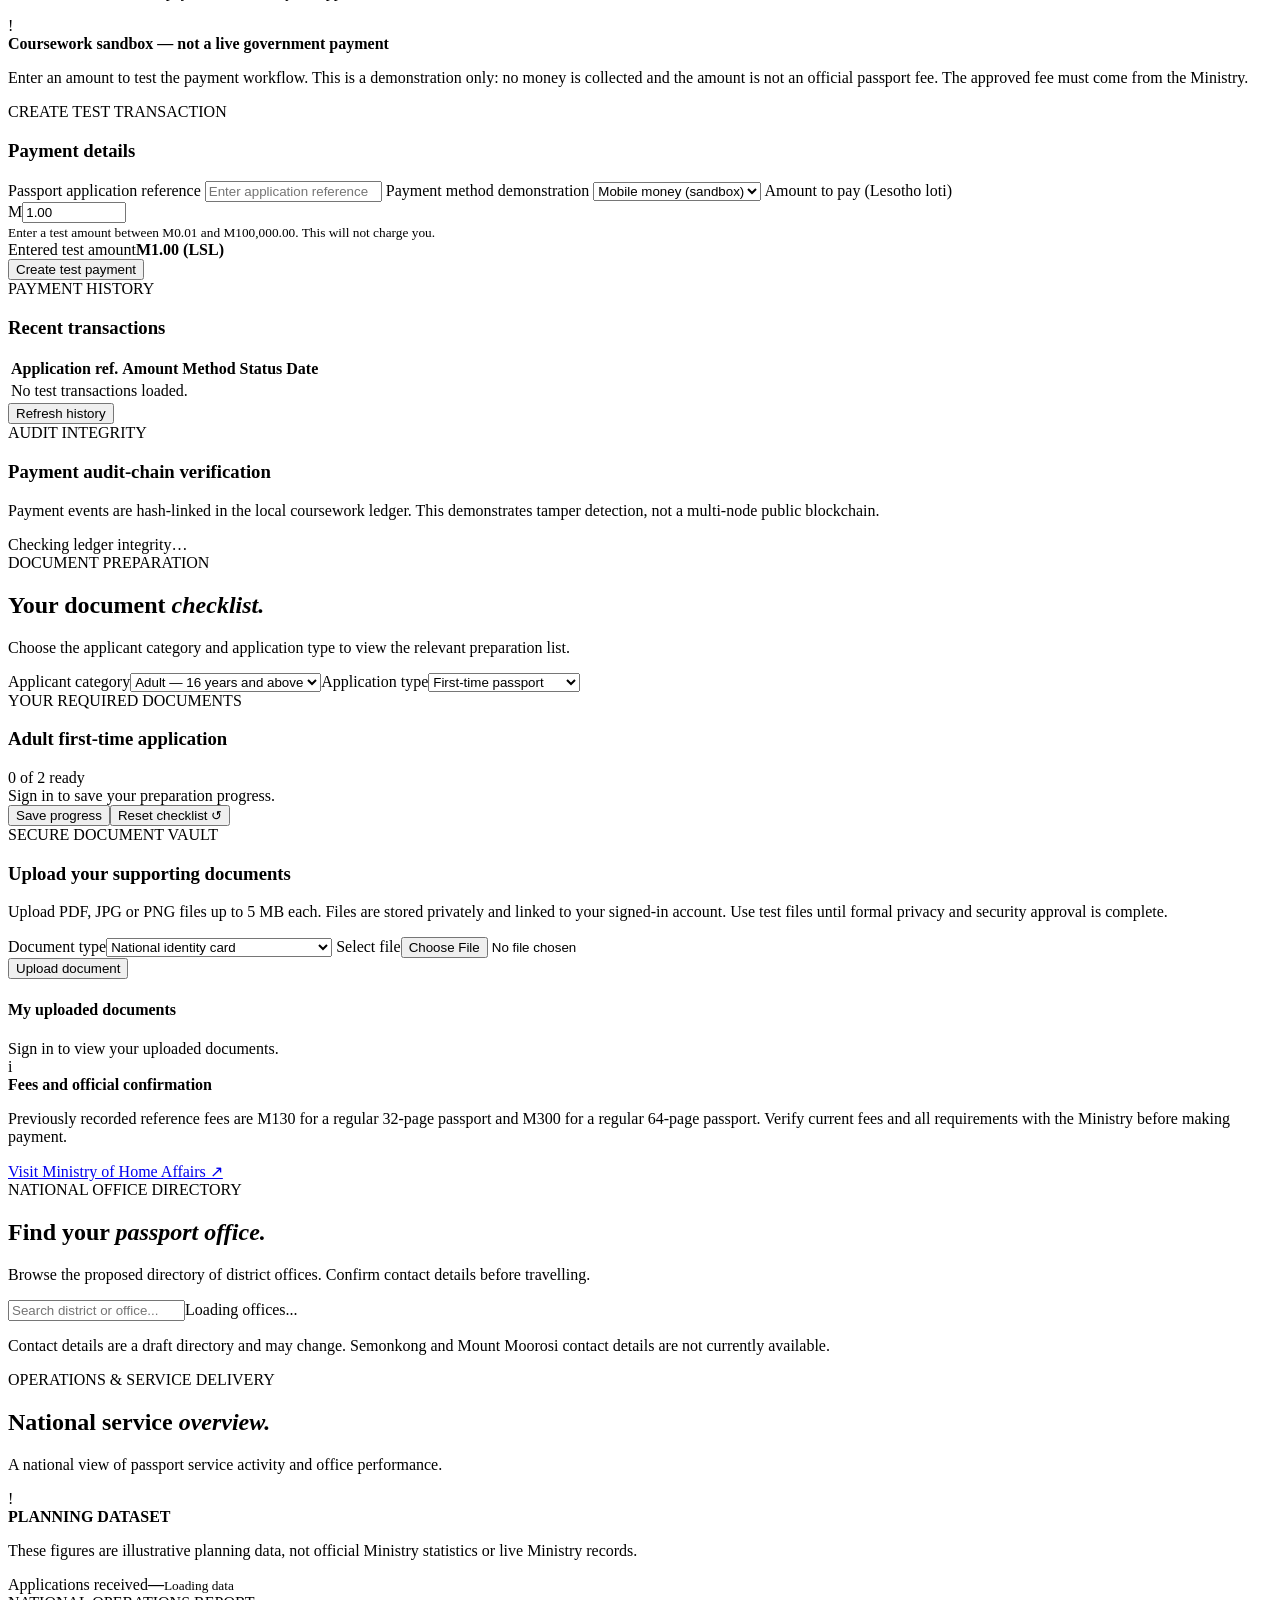
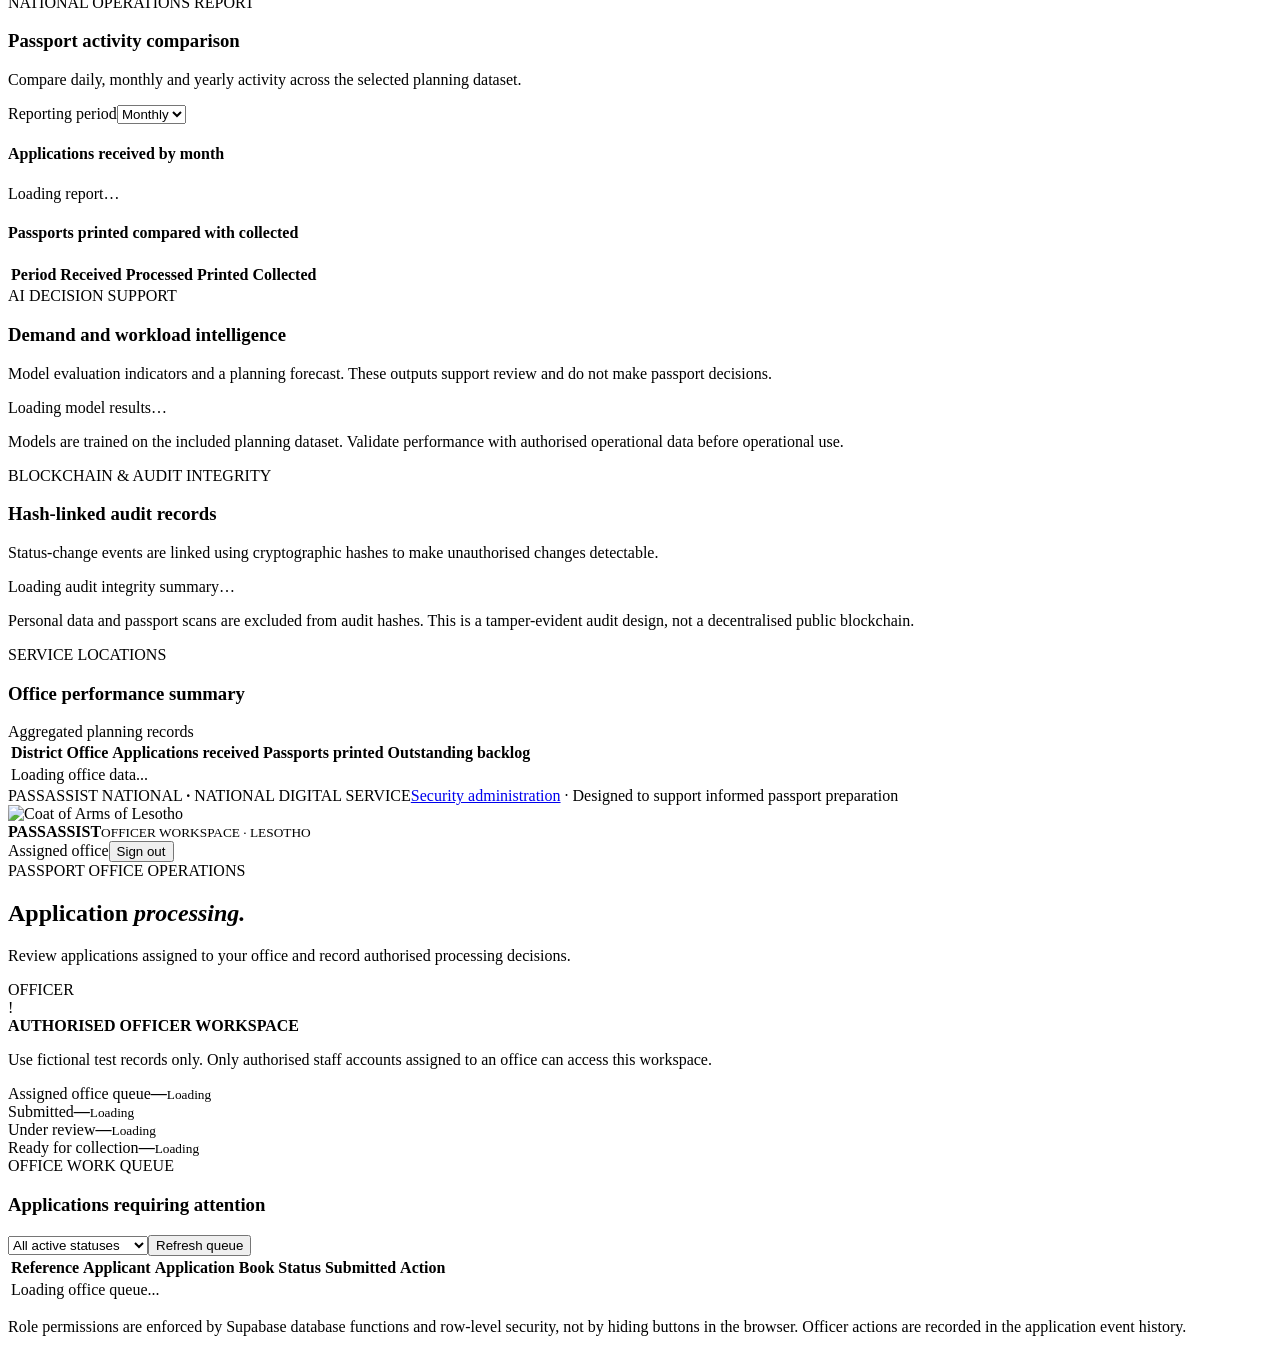
==== commit bd5eac11: "Update PASSASSIST National system" ====
--- a/frontend/index.html
+++ b/frontend/index.html
@@ -3,7 +3,7 @@
 <head>
   <meta charset="UTF-8" />
   <meta name="viewport" content="width=device-width, initial-scale=1.0" />
-  <meta name="description" content="PASSASSIST National passport preparation demonstration for Lesotho." />
+  <meta name="description" content="PASSASSIST National passport preparation and service information for Lesotho." />
   <title>PASSASSIST National</title>
   <link rel="preconnect" href="https://fonts.googleapis.com">
   <link rel="preconnect" href="https://fonts.gstatic.com" crossorigin>
@@ -15,7 +15,9 @@
   <div class="public-site" id="publicSite">
     <header class="public-header">
       <a class="public-brand" href="#" data-public-view="welcome" aria-label="PASSASSIST National home">
-        <img class="lesotho-crest" src="https://commons.wikimedia.org/wiki/Special:FilePath/Coat_of_arms_of_Lesotho.svg" alt="Coat of arms of Lesotho" onerror="this.style.display='none'">
+        <img class="passassist-logo"
+     src="/static/coat-of-arms-lesotho.svg"
+     alt="Coat of Arms of the Kingdom of Lesotho">
         <span><strong>PASSASSIST</strong><small>NATIONAL · LESOTHO</small></span>
       </a>
       <nav class="public-nav" aria-label="Public navigation">
@@ -81,7 +83,7 @@
         </section>
 
         <section class="public-cta">
-          <div><div class="public-eyebrow">START WITH THE RIGHT INFORMATION</div><h2>Make your next step <em>an informed one.</em></h2><p>Create an account to explore the citizen portal prototype.</p></div>
+          <div><div class="public-eyebrow">START WITH THE RIGHT INFORMATION</div><h2>Make your next step <em>an informed one.</em></h2><p>Create an account to access your citizen services.</p></div>
           <button class="public-light-btn" type="button" data-public-view="signup">Create an account <span>→</span></button>
         </section>
       </section>
@@ -94,16 +96,16 @@
             <div class="public-eyebrow">WELCOME BACK</div>
             <h1>Sign in to <em>PASSASSIST.</em></h1>
             <p class="public-auth-intro">Citizens and authorised passport office staff can sign in using their assigned accounts.</p>
-            <form id="prototypeSignIn" class="public-auth-form">
+            <form id="serviceSignIn" class="public-auth-form">
               <label for="signinEmail">Email address</label>
-              <input id="signinEmail" name="email" type="email" placeholder="you@example.com" autocomplete="email" required>
+              <input id="signinEmail" name="email" type="email" placeholder="Enter your email" autocomplete="email" required>
               <label for="signinPassword">Password</label>
               <input id="signinPassword" name="password" type="password" placeholder="Enter your password" autocomplete="current-password" required>
               <button class="public-primary-btn auth-submit" type="submit">Sign in <span>→</span></button>
             </form>
             <div class="public-form-message" id="signinMessage" role="status" aria-live="polite"></div>
             <p class="public-auth-switch">Don't have an account? <button type="button" data-public-view="signup">Create account</button></p>
-            <div class="public-prototype-note">Staff access is granted separately by an administrator. Never share your password. Use fictional test accounts in this coursework prototype.</div>
+            <div class="public-prototype-note">Staff access is granted separately by an administrator. Never share your password. Use your own account credentials. Never share your password.</div>
           </div>
         </div>
       </section>
@@ -116,11 +118,11 @@
             <div class="public-eyebrow">JOIN PASSASSIST NATIONAL</div>
             <h1>Create your <em>account.</em></h1>
             <p class="public-auth-intro">Set up your profile to explore the citizen portal.</p>
-            <form id="prototypeSignUp" class="public-auth-form">
+            <form id="serviceSignUp" class="public-auth-form">
               <label for="signupName">Full name</label>
               <input id="signupName" name="fullName" type="text" placeholder="Enter your full name" autocomplete="name" required>
               <label for="signupEmail">Email address</label>
-              <input id="signupEmail" name="email" type="email" placeholder="you@example.com" autocomplete="email" required>
+              <input id="signupEmail" name="email" type="email" placeholder="Enter your email" autocomplete="email" required>
               <label for="signupPhone">Phone number <span>(optional)</span></label>
               <input id="signupPhone" name="phone" type="tel" placeholder="+266 ..." autocomplete="tel">
               <label for="signupPassword">Create password</label>
@@ -129,7 +131,7 @@
             </form>
             <div class="public-form-message" id="signupMessage" role="status" aria-live="polite"></div>
             <p class="public-auth-switch">Already registered? <button type="button" data-public-view="signin">Sign in</button></p>
-            <div class="public-prototype-note">Prototype screen only. Account creation and secure password storage will be implemented in Phase 2. Do not use a real password here.</div>
+            <div class="public-prototype-note">Account verification is handled securely through the authentication service. Never share your password.</div>
           </div>
         </div>
       </section>
@@ -137,47 +139,52 @@
 
     <footer class="public-footer">
       <div class="public-footer-main">
-        <div class="public-footer-brand"><a class="public-brand" href="#" data-public-view="welcome"><img class="lesotho-crest" src="https://commons.wikimedia.org/wiki/Special:FilePath/Coat_of_arms_of_Lesotho.svg" alt="Coat of arms of Lesotho" onerror="this.style.display='none'"><span><strong>PASSASSIST</strong><small>NATIONAL · LESOTHO</small></span></a><p>Helping citizens prepare for passport services and supporting a more informed approach to public service planning.</p></div>
+        <div class="public-footer-brand"><a class="public-brand" href="#" data-public-view="welcome"><img class="passassist-logo"
+     src="/static/coat-of-arms-lesotho.svg"
+     alt="Coat of Arms of the Kingdom of Lesotho"><span><strong>PASSASSIST</strong><small>NATIONAL · LESOTHO</small></span></a><p>Helping citizens prepare for passport services and supporting a more informed approach to public service planning.</p></div>
         <div><strong>Explore</strong><button type="button" data-scroll="welcome">Home</button><button type="button" data-scroll="about">About us</button><button type="button" data-scroll="services">Services</button></div>
         <div><strong>Passport information</strong><a href="https://www.homeaffairs.gov.ls/passports/" target="_blank" rel="noreferrer">Ministry passport information ↗</a><span>Confirm official requirements and fees with the Ministry.</span></div>
+        <div><strong>Staff access</strong><a href="/security-admin">Security administration sign-in ↗</a><span>Restricted access for authorised security administrators only.</span></div>
       </div>
-      <div class="public-footer-bottom"><span>© PASSASSIST National · Student project prototype</span><span>Not an official Government of Lesotho service.</span></div>
+      <div class="public-footer-bottom"><span>© PASSASSIST National · Kingdom of Lesotho</span><span>Official passport processing requires authorisation and integration with the Ministry of Home Affairs.</span></div>
     </footer>
   </div>
 
   <div class="app-shell" id="citizenDemoApp">
     <aside class="sidebar">
       <a class="brand" href="#home" aria-label="PASSASSIST home">
-        <img class="lesotho-crest sidebar-crest" src="https://commons.wikimedia.org/wiki/Special:FilePath/Coat_of_arms_of_Lesotho.svg" alt="Coat of arms of Lesotho" onerror="this.style.display='none'"><span><strong>PASSASSIST</strong><small>NATIONAL · LESOTHO</small></span>
+        <img class="passassist-logo"
+     src="/static/coat-of-arms-lesotho.svg"
+     alt="Coat of Arms of the Kingdom of Lesotho"><span><strong>PASSASSIST</strong><small>NATIONAL · LESOTHO</small></span>
       </a>
       <div class="side-label">CITIZEN PORTAL</div>
       <nav class="nav-list" aria-label="Main navigation">
         <button class="nav-item active" data-page="home"><span>⌂</span> Overview</button>
         <button class="nav-item" data-page="apply"><span>＋</span> Passport services</button>
         <button class="nav-item" data-page="my-applications"><span>▣</span> My applications</button>
+        <button class="nav-item" data-page="payments"><span>◇</span> Passport payments</button>
         <button class="nav-item" data-page="checklist"><span>☷</span> Document checklist</button>
         <button class="nav-item" data-page="offices"><span>⌖</span> Find an office</button>
         <button class="nav-item" data-page="dashboard"><span>▥</span> National dashboard</button>
-        <button class="nav-item" data-page="security"><span>♙</span> Security centre</button>
-        <button class="nav-item" data-page="admin"><span>▣</span> Security administration</button>
+
       </nav>
-      <div class="sidebar-bottom"><div class="help-card"><span class="help-icon">?</span><strong>Need assistance?</strong><p>Prepare before visiting a passport office.</p><a href="https://www.homeaffairs.gov.ls/passports/" target="_blank" rel="noreferrer">Official passport information ↗</a></div><div class="side-foot">DEMO ENVIRONMENT <span class="live-dot"></span></div></div>
+      <div class="sidebar-bottom"><div class="help-card"><span class="help-icon">?</span><strong>Need assistance?</strong><p>Prepare before visiting a passport office.</p><a href="https://www.homeaffairs.gov.ls/passports/" target="_blank" rel="noreferrer">Official passport information ↗</a></div><div class="side-foot">CITIZEN SERVICE <span class="live-dot"></span></div></div>
     </aside>
     <main class="main-area">
-      <header class="topbar"><div><div class="eyebrow">KINGDOM OF LESOTHO <span> / </span> DIGITAL PUBLIC SERVICES</div><div class="top-title" id="topTitle">Overview</div></div><div class="top-actions"><span class="demo-pill">CITIZEN PORTAL</span><button class="public-signout-btn" id="logoutButton" type="button">Sign out</button><button class="profile-chip" aria-label="Demo profile"><span class="avatar">C</span><span>Citizen account</span><span class="chevron">⌄</span></button></div></header>
+      <header class="topbar"><div><div class="eyebrow">KINGDOM OF LESOTHO <span> / </span> DIGITAL PUBLIC SERVICES</div><div class="top-title" id="topTitle">Overview</div></div><div class="top-actions"><span class="demo-pill">CITIZEN PORTAL</span><button class="public-signout-btn" id="logoutButton" type="button">Sign out</button><button class="profile-chip" aria-label="Citizen profile"><span class="avatar">C</span><span>Citizen account</span><span class="chevron">⌄</span></button></div></header>
       <div class="content">
         <section class="page active" id="page-home">
           <div class="welcome-row"><div><div class="eyebrow accent">YOUR PASSPORT JOURNEY, MADE CLEARER</div><h1>Good day. <em>Welcome.</em></h1><p class="lead">Get prepared before you visit a passport office. Know what to bring, where to go and what to expect.</p></div><div class="welcome-art"><div class="sun"></div><div class="mountain m1"></div><div class="mountain m2"></div><div class="art-caption">READY WHEN YOU ARE</div></div></div>
-          <div class="notice"><span class="notice-icon">i</span><div><strong>Before you begin</strong><p>This is a student demonstration. It is not connected to Ministry systems and cannot submit or track a real passport application.</p></div></div>
+          <div class="notice"><span class="notice-icon">i</span><div><strong>Before you begin</strong><p>Official passport processing and issuance require authorised Ministry integration. This service supports preparation and application tracking.</p></div></div>
           <div class="section-heading"><div><div class="eyebrow">GET STARTED</div><h2>What would you like to do?</h2></div><span class="muted small">Choose a service to continue</span></div>
           <div class="service-grid"><button class="service-card" data-go="apply"><span class="service-icon navy">＋</span><span class="card-kicker">PASSPORT SERVICE 01</span><strong>Apply for a new passport</strong><p>Review the first-time application requirements and prepare your documents.</p><span class="card-link">Start preparation <b>→</b></span></button><button class="service-card" data-go="apply"><span class="service-icon gold">↻</span><span class="card-kicker">PASSPORT SERVICE 02</span><strong>Replace an existing passport</strong><p>See what is needed when your passport requires replacement.</p><span class="card-link">View requirements <b>→</b></span></button><button class="service-card" data-go="offices"><span class="service-icon teal">⌖</span><span class="card-kicker">PLAN YOUR VISIT</span><strong>Find a passport office</strong><p>Explore the district office directory and available contact details.</p><span class="card-link">Find an office <b>→</b></span></button></div>
-          <div class="bottom-grid"><div class="panel"><div class="panel-head"><div><div class="eyebrow">YOUR PREPARATION</div><h3>Three simple steps</h3></div><span class="step-count">01 — 03</span></div><div class="steps"><div class="step"><span>01</span><div><strong>Choose your application type</strong><p>New passport or replacement.</p></div><b>→</b></div><div class="step"><span>02</span><div><strong>Check your documents</strong><p>Use the checklist for your age and application.</p></div><b>→</b></div><div class="step"><span>03</span><div><strong>Plan your office visit</strong><p>Confirm details with the relevant office.</p></div><b>→</b></div></div></div><div class="panel quote-panel"><div class="eyebrow">PUBLIC SERVICE, MADE CLEARER</div><div class="quote-mark">“</div><h3>Arrive prepared.<br><em>Save a return trip.</em></h3><p>PASSASSIST helps citizens understand preparation requirements before travelling to an enrolment centre.</p><div class="quote-line"></div><span class="muted small">A proposed digital support service</span></div></div>
-        </section>
-        <section class="page" id="page-apply"><div class="page-intro"><div class="eyebrow accent">PASSPORT SERVICES</div><h1>Choose your <em>application.</em></h1><p class="lead">Select the service that matches your situation. This demonstration provides preparation guidance only.</p></div><div class="choice-grid"><button class="choice-card" data-kind="new"><span class="choice-number">01 / NEW</span><span class="choice-symbol">＋</span><h2>First-time passport</h2><p>For applicants who are applying for a passport for the first time.</p><span class="card-link">View checklist →</span></button><button class="choice-card" data-kind="replacement"><span class="choice-number">02 / REPLACEMENT</span><span class="choice-symbol">↻</span><h2>Replace a passport</h2><p>For applicants who already have or previously held a passport.</p><span class="card-link">View checklist →</span></button></div><div class="panel guidance"><div class="panel-head"><div><div class="eyebrow">IMPORTANT INFORMATION</div><h3>Before visiting an enrolment centre</h3></div><span class="info-badge">PLEASE NOTE</span></div><ul class="clean-list"><li>Applicants aged 16 and above must attend an enrolment centre in person.</li><li>Applicants below 16 must be accompanied by a parent or legal guardian.</li><li>Confirm current fees, requirements and operating arrangements with the Ministry before travelling.</li></ul><a class="text-link" href="https://www.homeaffairs.gov.ls/passports/" target="_blank" rel="noreferrer">Check official Ministry information ↗</a></div></section>
+          <div class="bottom-grid"><div class="panel"><div class="panel-head"><div><div class="eyebrow">YOUR PREPARATION</div><h3>Three simple steps</h3></div><span class="step-count">01 — 03</span></div><div class="steps"><div class="step"><span>01</span><div><strong>Choose your application type</strong><p>New passport or replacement.</p></div><b>→</b></div><div class="step"><span>02</span><div><strong>Check your documents</strong><p>Use the checklist for your age and application.</p></div><b>→</b></div><div class="step"><span>03</span><div><strong>Plan your office visit</strong><p>Confirm details with the relevant office.</p></div><b>→</b></div></div></div><div class="panel quote-panel"><div class="eyebrow">PUBLIC SERVICE, MADE CLEARER</div><div class="quote-mark">“</div><h3>Arrive prepared.<br><em>Save a return trip.</em></h3><p>PASSASSIST helps citizens understand preparation requirements before travelling to an enrolment centre.</p><div class="quote-line"></div><span class="muted small">A national passport preparation service</span></div></div>
+        </section>
+        <section class="page" id="page-apply"><div class="page-intro"><div class="eyebrow accent">PASSPORT SERVICES</div><h1>Choose your <em>application.</em></h1><p class="lead">Select the service that matches your situation and follow the preparation guidance.</p></div><div class="choice-grid"><button class="choice-card" data-kind="new"><span class="choice-number">01 / NEW</span><span class="choice-symbol">＋</span><h2>First-time passport</h2><p>For applicants who are applying for a passport for the first time.</p><span class="card-link">View checklist →</span></button><button class="choice-card" data-kind="replacement"><span class="choice-number">02 / REPLACEMENT</span><span class="choice-symbol">↻</span><h2>Replace a passport</h2><p>For applicants who already have or previously held a passport.</p><span class="card-link">View checklist →</span></button></div><div class="panel guidance"><div class="panel-head"><div><div class="eyebrow">IMPORTANT INFORMATION</div><h3>Before visiting an enrolment centre</h3></div><span class="info-badge">PLEASE NOTE</span></div><ul class="clean-list"><li>Applicants aged 16 and above must attend an enrolment centre in person.</li><li>Applicants below 16 must be accompanied by a parent or legal guardian.</li><li>Confirm current fees, requirements and operating arrangements with the Ministry before travelling.</li></ul><a class="text-link" href="https://www.homeaffairs.gov.ls/passports/" target="_blank" rel="noreferrer">Check official Ministry information ↗</a></div></section>
 
         <section class="page" id="page-my-applications">
-          <div class="page-intro"><div class="eyebrow accent">COMPLETE CITIZEN JOURNEY</div><h1>Passport <em>application.</em></h1><p class="lead">Prepare your checklist, save a draft, review and submit your demonstration application, then follow its status through collection.</p></div>
-          <div class="notice"><span class="notice-icon">i</span><div><strong>Coursework prototype</strong><p>This system does not submit an official passport application. Ministry processing, payment, appointment and collection updates require authorised Home Affairs integration. Use fictional test details only.</p></div></div>
+          <div class="page-intro"><div class="eyebrow accent">COMPLETE CITIZEN JOURNEY</div><h1>Passport <em>application.</em></h1><p class="lead">Prepare your checklist, save a draft, review and submit your application, then follow its status through collection.</p></div>
+          <div class="notice"><span class="notice-icon">i</span><div><strong>Service information</strong><p>This service supports preparation and application tracking. A coursework payment sandbox is available; live passport-fee collection requires authorised Home Affairs integration.</p></div></div>
           <div class="panel form-panel">
             <div class="panel-head"><div><div class="eyebrow">APPLICATION WORKSPACE</div><h3 id="applicationFormHeading">Prepare a passport application</h3></div><span class="info-badge" id="draftModeLabel">NEW DRAFT</span></div>
             <form id="applicationForm" class="public-auth-form">
@@ -191,10 +198,32 @@
                 <label for="recordOffice">Preferred passport office<select id="recordOffice" required><option value="">Choose an office</option><option>Maseru</option><option>Berea</option><option>Leribe</option><option>Botha-Bothe</option><option>Mokhotlong</option><option>Thaba-Tseka</option><option>Qacha's Nek</option><option>Quthing</option><option>Mohale's Hoek</option><option>Mafeteng</option><option>Mount Moorosi (confirm availability)</option><option>Semonkong (confirm availability)</option></select></label>
               </div>
               <div class="form-row">
-                <label for="applicantTestName">Applicant name (fictional test name)<input id="applicantTestName" maxlength="120" required placeholder="e.g. Test Applicant"></label>
+                <label for="applicantTestName">Applicant full name<input id="applicantTestName" maxlength="120" required placeholder="Enter applicant full name"></label>
                 <label for="applicantTestDob">Date of birth<input id="applicantTestDob" type="date" required></label>
               </div>
-              <label for="applicantContact">Contact detail for demonstration (optional)<input id="applicantContact" maxlength="80" placeholder="Use a fictional contact value"></label>
+              <label for="applicantContact">Contact detail (optional)<input id="applicantContact" maxlength="80" placeholder="Enter contact detail"></label>
+              <section id="previousPassportSection" class="previous-passport-section" hidden>
+                <div class="checklist-head"><div><div class="eyebrow">PREVIOUS PASSPORT</div><h3>Previous passport details</h3></div><span class="info-badge">REPLACEMENT</span></div>
+                <p class="muted small">Enter the latest held, existing, lost or damaged ordinary passport details where available.</p>
+                <div class="form-row">
+                  <label for="previousPassportNumber">Passport number<input id="previousPassportNumber" maxlength="40"></label>
+                  <label for="previousPassportFileNumber">File number<input id="previousPassportFileNumber" maxlength="60"></label>
+                </div>
+                <div class="form-row">
+                  <label for="previousPassportIssueDate">Date of issue<input id="previousPassportIssueDate" type="date"></label>
+                  <label for="previousPassportExpiryDate">Date of expiry<input id="previousPassportExpiryDate" type="date"></label>
+                </div>
+                <label for="previousPassportPlace">Place of issue (village/town/city)<input id="previousPassportPlace" maxlength="120"></label>
+                <div class="form-row">
+                  <label for="previousDiplomaticStatus">Previous/current diplomatic or official passport
+                    <select id="previousDiplomaticStatus"><option value="not_available">Details not available / never held</option><option value="available">Details available</option></select>
+                  </label>
+                  <label for="previousAppliedNotIssued">Ever applied for a passport but it was not issued?
+                    <select id="previousAppliedNotIssued"><option value="no">No</option><option value="yes">Yes</option></select>
+                  </label>
+                </div>
+              </section>
+
               <div class="checklist-head"><div><div class="eyebrow">DOCUMENT READINESS</div><h3>Confirm each preparation item</h3></div><span class="progress-label" id="applicationChecklistProgress">0 items checked</span></div>
               <div id="applicationChecklistItems" class="check-items"></div>
               <div class="public-form-message" id="applicationMessage" role="status" aria-live="polite"></div>
@@ -205,118 +234,192 @@
               <button class="primary-btn" id="cancelApplicationEdit" type="button" hidden>Cancel editing</button>
             </form>
           </div>
-          <div class="panel table-panel"><div class="panel-head"><div><div class="eyebrow">YOUR PRIVATE RECORDS</div><h3>Application history & tracking</h3></div><button class="primary-btn" id="refreshApplications" type="button">Refresh</button></div>
-            <div class="table-wrap"><table><thead><tr><th>Reference</th><th>Application</th><th>Office</th><th>Status</th><th>Last updated</th><th>Actions</th></tr></thead><tbody id="applicationsTable"><tr><td colspan="6">Sign in to load your records.</td></tr></tbody></table></div>
-            <p class="footnote">A citizen can edit a draft, but cannot approve an application or change an officer's processing status. Collection acknowledgement is available only after a record is marked ready for collection by an authorised process.</p>
-          </div>
-        </section>
-        <section class="page" id="page-checklist"><div class="page-intro"><div class="eyebrow accent">DOCUMENT PREPARATION</div><h1>Your document <em>checklist.</em></h1><p class="lead">Choose the applicant category and application type to view the relevant preparation list.</p></div><div class="panel form-panel"><div class="form-row"><label>Applicant category<select id="applicantAge"><option value="adult">Adult — 16 years and above</option><option value="minor">Child — below 16 years</option></select></label><label>Application type<select id="applicationType"><option value="new">First-time passport</option><option value="replacement">Passport replacement</option></select></label></div><div class="checklist-head"><div><div class="eyebrow">YOUR REQUIRED DOCUMENTS</div><h3 id="checkTitle">Adult first-time application</h3></div><span class="progress-label" id="progressLabel">0 of 2 ready</span></div><div class="progress-track"><div id="progressBar"></div></div><div id="checkItems" class="check-items"></div><div class="check-footer"><span class="muted small">Tick each item as you prepare it.</span><button class="primary-btn" id="resetChecks">Reset checklist ↺</button></div></div><div class="notice subtle"><span class="notice-icon">i</span><div><strong>Fees and official confirmation</strong><p>Previously recorded reference fees are M130 for a regular 32-page passport and M300 for a regular 64-page passport. Verify current fees and all requirements with the Ministry before making payment.</p><a class="text-link" href="https://www.homeaffairs.gov.ls/passports/" target="_blank" rel="noreferrer">Visit Ministry of Home Affairs ↗</a></div></div></section>
-        <section class="page" id="page-offices"><div class="page-intro"><div class="eyebrow accent">NATIONAL OFFICE DIRECTORY</div><h1>Find your <em>passport office.</em></h1><p class="lead">Browse the proposed directory of district offices. Confirm contact details before travelling.</p></div><div class="office-tools"><input id="officeSearch" type="search" placeholder="Search district or office..." aria-label="Search offices"><span class="muted small" id="officeCount">Loading offices...</span></div><div class="office-grid" id="officeGrid"></div><p class="footnote">Contact details are a draft directory and may change. Semonkong and Mount Moorosi contact details are not available in this demonstration.</p></section>
-        <section class="page" id="page-dashboard"><div class="page-intro"><div class="eyebrow accent">OPERATIONS & SERVICE DELIVERY</div><h1>National service <em>overview.</em></h1><p class="lead">A demonstration view of aggregated passport operations data across service locations.</p></div><div class="data-warning"><span>!</span><div><strong>SYNTHETIC DEMONSTRATION DATA</strong><p>These figures are generated for coursework. They are not official Ministry statistics and are not live operational records.</p></div></div><div class="metric-grid" id="metricGrid"><div class="metric-card"><span>Applications received</span><strong>—</strong><small>Loading data</small></div></div>
-<div class="panel forecast-panel">
+
+          <!-- APPOINTMENT REQUESTS: kept outside the application form to prevent nested forms -->
+<div class="panel form-panel" id="appointmentRequestPanel">
   <div class="panel-head">
     <div>
-      <div class="eyebrow">ARTIFICIAL INTELLIGENCE</div>
-      <h3>Demand forecasting & analytics</h3>
+      <div class="eyebrow">VISIT PLANNING</div>
+      <h3>Request an office appointment</h3>
     </div>
-    <span class="info-badge">AI DEMONSTRATION</span>
-  </div>
-
-  <div class="forecast-grid" id="forecastSummary">
-    <div class="forecast-stat">Loading forecast...</div>
-  </div>
-
-  <div class="forecast-method">
-    <strong>Forecasting method</strong>
-    <p id="forecastMethod">Loading forecasting information...</p>
-  </div>
-
-  <div id="modelEvaluation"></div>
-
-  <p class="footnote">
-    These are experimental projections using synthetic demonstration
-    data. They are not official Ministry forecasts or operational decisions.
-  </p>
+    <span class="info-badge">REQUEST ONLY</span>
+  </div>
+
+  <div class="notice">
+    <span class="notice-icon">i</span>
+    <div>
+      <strong>Not an official appointment confirmation</strong>
+      <p>Your request will be sent for review. Home Affairs must confirm appointments through an authorised Ministry process.</p>
+    </div>
+  </div>
+
+  <form id="appointmentRequestForm" class="public-auth-form">
+    <label for="appointmentOffice">
+      Preferred passport office
+      <select id="appointmentOffice" required>
+        <option value="">Loading offices...</option>
+      </select>
+    </label>
+
+    <div class="form-row">
+      <label for="appointmentDate">
+        Preferred date
+        <input id="appointmentDate" type="date" required>
+      </label>
+
+      <label for="appointmentTime">
+        Preferred time
+        <select id="appointmentTime" required>
+          <option value="">Choose a preferred time</option>
+          <option value="08:00">08:00</option>
+          <option value="09:00">09:00</option>
+          <option value="10:00">10:00</option>
+          <option value="11:00">11:00</option>
+          <option value="12:00">12:00</option>
+          <option value="13:00">13:00</option>
+          <option value="14:00">14:00</option>
+          <option value="15:00">15:00</option>
+        </select>
+      </label>
+    </div>
+
+    <label for="appointmentReason">
+      Reason for visit
+      <select id="appointmentReason" required>
+        <option value="New passport application">New passport application</option>
+        <option value="Passport replacement">Passport replacement</option>
+        <option value="Document enquiry">Document enquiry</option>
+        <option value="Application follow-up">Application follow-up</option>
+        <option value="Other passport service">Other passport service</option>
+      </select>
+    </label>
+
+    <div class="public-form-message" id="appointmentRequestMessage"
+         role="status" aria-live="polite"></div>
+
+    <button class="public-primary-btn auth-submit"
+            id="submitAppointmentRequest" type="submit">
+      Submit appointment request
+    </button>
+  </form>
 </div>
-<div class="panel analytics-panel">
+
+<div class="panel table-panel">
   <div class="panel-head">
     <div>
-      <div class="eyebrow">NATIONAL OPERATIONS REPORT</div>
-      <h3>Passport activity over time</h3>
-      <p class="muted small">Daily, monthly and yearly reporting</p>
+      <div class="eyebrow">YOUR PRIVATE RECORDS</div>
+      <h3>Appointment request history</h3>
     </div>
-    <select id="analyticsPeriod" aria-label="Select reporting period">
-      <option value="monthly">Monthly</option>
-      <option value="daily">Daily</option>
-      <option value="yearly">Yearly</option>
-    </select>
-  </div>
-
-  <div class="metric-grid" id="analyticsMetrics">
-    <div class="metric-card">Loading analytics...</div>
-  </div>
-
-  <div class="panel-head">
-    <div>
-      <div class="eyebrow">APPLICATION TRENDS</div>
-      <h3 id="analyticsChartTitle">Monthly applications received</h3>
-    </div>
-  </div>
-  <div id="analyticsChart" class="analytics-chart">
-  Loading chart...
-</div>
-
-<div class="panel-head">
-  <div>
-    <div class="eyebrow">PASSPORT PRODUCTION & COLLECTION</div>
-    <h3>Printed vs collected passports</h3>
-  </div>
-</div>
-
-<div id="passportComparisonChart" class="analytics-chart">
-  Loading comparison...
-</div>
-  <div class="panel-head">
-    <div>
-      <div class="eyebrow">DETAILED REPORT</div>
-      <h3>Operations breakdown</h3>
-    </div>
-  </div>
+    <button class="primary-btn" id="refreshAppointmentRequests" type="button">
+      Refresh
+    </button>
+  </div>
+
   <div class="table-wrap">
     <table>
       <thead>
         <tr>
-          <th>Period</th>
-          <th>Received</th>
-          <th>Processed</th>
-          <th>Approved</th>
-          <th>Printed</th>
-          <th>Collected</th>
+          <th>Office</th>
+          <th>Preferred date</th>
+          <th>Preferred time</th>
+          <th>Reason</th>
+          <th>Request status</th>
+          <th>Submitted</th>
         </tr>
       </thead>
-      <tbody id="analyticsTable">
-        <tr><td colspan="6">Loading report...</td></tr>
+      <tbody id="appointmentRequestsTable">
+        <tr>
+          <td colspan="6">Sign in to view your appointment requests.</td>
+        </tr>
       </tbody>
     </table>
   </div>
 
   <p class="footnote">
-    Reports use synthetic demonstration data and are not official Ministry statistics.
+    Pending requests are not confirmed appointments. Do not travel to an office
+    based only on a request submission.
   </p>
 </div>
-<div class="panel table-panel"><div class="panel-head"><div><div class="eyebrow">SERVICE LOCATIONS</div><h3>Office performance summary</h3></div><span class="muted small">Aggregated demo records</span></div><div class="table-wrap"><table><thead><tr><th>District</th><th>Office</th><th>Applications received</th><th>Passports printed</th><th>Outstanding backlog</th></tr></thead><tbody id="officeTable"><tr><td colspan="5">Loading office data...</td></tr></tbody></table></div></div></section>
-        <section class="page" id="page-admin"><div class="page-intro"><div class="eyebrow accent">RESTRICTED ADMINISTRATION</div><h1>Security <em>administration.</em></h1><p class="lead">The administration workspace is embedded here so authorised staff can use one PASSASSIST application. The administrator sign-in and database permission checks remain active.</p></div><div class="data-warning"><span>!</span><div><strong>RESTRICTED ACCESS</strong><p>Only an account explicitly assigned as an active security administrator in Supabase can use the controls below. This embedded view does not grant permissions.</p></div></div><iframe title="PASSASSIST Security Administration" src="/admin" class="admin-embed" loading="lazy"></iframe></section>
-        <section class="page" id="page-security"><div class="page-intro"><div class="eyebrow accent">PROPOSED ADMINISTRATION MODULE</div><h1>Security & <em>access centre.</em></h1><p class="lead">A design preview of how authorised administrators could manage access and review system security.</p></div><div class="data-warning"><span>!</span><div><strong>DESIGN PREVIEW ONLY</strong><p>This page does not authenticate users or enforce permissions. Do not enter real passwords or personal information.</p></div></div><div class="security-grid"><div class="panel"><div class="eyebrow">ACCESS CONTROL</div><h3>Role-based permissions</h3><div class="role-row"><span class="role-icon">A</span><div><strong>System administrator</strong><p>Manage approved users, roles and system configuration.</p></div><span class="role-tag">PRIVILEGED</span></div><div class="role-row"><span class="role-icon">O</span><div><strong>Office officer</strong><p>Access only authorised office-level operational records.</p></div><span class="role-tag">LIMITED</span></div><div class="role-row"><span class="role-icon">R</span><div><strong>Reporting analyst</strong><p>View approved aggregated reports and trends.</p></div><span class="role-tag">READ ONLY</span></div></div><div class="panel"><div class="eyebrow">SECURITY PRINCIPLES</div><h3>Protection by design</h3><div class="security-point"><b>01</b><div><strong>Least privilege</strong><p>Give each user only the access needed for their duties.</p></div></div><div class="security-point"><b>02</b><div><strong>Audit trail</strong><p>Record important administrative and data-access events.</p></div></div><div class="security-point"><b>03</b><div><strong>Data protection</strong><p>Classify information and protect sensitive citizen records.</p></div></div></div></div></section>
-        <footer class="footer"><span>PASSASSIST NATIONAL <b>·</b> STUDENT DEMONSTRATION</span><span>Designed to support informed passport preparation</span></footer>
+
+          <div class="panel table-panel"><div class="panel-head"><div><div class="eyebrow">YOUR PRIVATE RECORDS</div><h3>Application history & tracking</h3></div><button class="primary-btn" id="refreshApplications" type="button">Refresh</button></div>
+            <div class="table-wrap"><table><thead><tr><th>Reference</th><th>Application</th><th>Office</th><th>Status</th><th>Last updated</th><th>Actions</th></tr></thead><tbody id="applicationsTable"><tr><td colspan="6">Sign in to load your records.</td></tr></tbody></table></div>
+            <p class="footnote">A citizen can edit a draft, but cannot approve an application or change an officer's processing status. Collection acknowledgement is available only after a record is marked ready for collection by an authorised process.</p>
+          </div>
+        </section>
+
+        <section class="page" id="page-payments">
+          <div class="page-intro"><div class="eyebrow accent">CITIZEN PAYMENT WORKSPACE</div>
+            <h1>Passport fee <em>payments.</em></h1>
+            <p class="lead">Create and review a test payment linked to your application reference.</p></div>
+          <div class="notice payment-sandbox-notice"><span class="notice-icon">!</span><div>
+            <strong>Coursework sandbox — not a live government payment</strong>
+            <p>Enter an amount to test the payment workflow. This is a demonstration only: no money is collected and the amount is not an official passport fee. The approved fee must come from the Ministry.</p></div></div>
+          <div class="payment-layout">
+            <div class="panel form-panel"><div class="eyebrow">CREATE TEST TRANSACTION</div><h3>Payment details</h3>
+              <form id="demoPaymentForm" class="public-auth-form">
+                <label for="paymentApplicationReference">Passport application reference
+                  <input id="paymentApplicationReference" required maxlength="80" pattern="[A-Za-z0-9_-]{3,80}" placeholder="Enter application reference"></label>
+                <label for="paymentMethod">Payment method demonstration
+                  <select id="paymentMethod"><option value="mobile_money">Mobile money (sandbox)</option><option value="card">Bank card (sandbox)</option></select></label>
+                <label for="paymentAmount">Amount to pay (Lesotho loti)
+                  <div class="payment-input-wrap"><span class="payment-currency">M</span><input id="paymentAmount" type="number" inputmode="decimal" min="0.01" max="100000" step="0.01" value="1.00" required aria-describedby="paymentAmountHelp"></div>
+                  <small id="paymentAmountHelp" class="field-hint">Enter a test amount between M0.01 and M100,000.00. This will not charge you.</small>
+                </label>
+                <div class="payment-amount-row"><span>Entered test amount</span><strong id="demoPaymentAmount">M1.00 (LSL)</strong></div>
+                <button class="public-primary-btn auth-submit" id="createDemoPayment" type="submit">Create test payment</button>
+              </form>
+              <div class="form-message" id="demoPaymentMessage" role="status" aria-live="polite"></div>
+              <div id="demoPaymentAction" class="demo-payment-action" hidden></div>
+            </div>
+            <div class="panel form-panel"><div class="eyebrow">PAYMENT HISTORY</div><h3>Recent transactions</h3>
+              <div class="table-wrap"><table><thead><tr><th>Application ref.</th><th>Amount</th><th>Method</th><th>Status</th><th>Date</th></tr></thead>
+              <tbody id="demoPaymentsTable"><tr><td colspan="5">No test transactions loaded.</td></tr></tbody></table></div>
+              <button class="primary-btn" id="refreshDemoPayments" type="button">Refresh history</button>
+            </div>
+          </div>
+          <div class="panel form-panel blockchain-payment-proof"><div class="eyebrow">AUDIT INTEGRITY</div>
+            <h3>Payment audit-chain verification</h3>
+            <p class="muted small">Payment events are hash-linked in the local coursework ledger. This demonstrates tamper detection, not a multi-node public blockchain.</p>
+            <div id="paymentChainStatus">Checking ledger integrity…</div></div>
+        </section>
+
+        <section class="page" id="page-checklist"><div class="page-intro"><div class="eyebrow accent">DOCUMENT PREPARATION</div><h1>Your document <em>checklist.</em></h1><p class="lead">Choose the applicant category and application type to view the relevant preparation list.</p></div><div class="panel form-panel"><div class="form-row"><label>Applicant category<select id="applicantAge"><option value="adult">Adult — 16 years and above</option><option value="minor">Child — below 16 years</option></select></label><label>Application type<select id="applicationType"><option value="new">First-time passport</option><option value="replacement">Passport replacement</option></select></label></div><div class="checklist-head"><div><div class="eyebrow">YOUR REQUIRED DOCUMENTS</div><h3 id="checkTitle">Adult first-time application</h3></div><span class="progress-label" id="progressLabel">0 of 2 ready</span></div><div class="progress-track"><div id="progressBar"></div></div><div id="checkItems" class="check-items"></div>
+<div class="check-footer"><span class="muted small" id="checklistSaveStatus">Sign in to save your preparation progress.</span><div class="row"><button class="primary-btn" id="saveChecks" type="button">Save progress</button><button class="primary-btn" id="resetChecks" type="button">Reset checklist ↺</button></div></div>
+</div>
+<div class="panel form-panel upload-panel">
+  <div class="eyebrow">SECURE DOCUMENT VAULT</div><h3>Upload your supporting documents</h3>
+  <p class="muted small">Upload PDF, JPG or PNG files up to 5 MB each. Files are stored privately and linked to your signed-in account. Use test files until formal privacy and security approval is complete.</p>
+  <div class="form-row"><label>Document type<select id="uploadDocumentType"><option value="identity_card">National identity card</option><option value="birth_certificate">Birth certificate</option><option value="old_passport">Previous passport</option><option value="consent_letter">Consent letter</option><option value="guardian_identity">Parent/guardian identity document</option><option value="other">Other supporting document</option></select></label>
+  <label>Select file<input id="documentFile" type="file" accept=".pdf,.jpg,.jpeg,.png,application/pdf,image/jpeg,image/png"></label></div>
+  <button class="public-primary-btn" id="uploadDocument" type="button">Upload document</button>
+  <div class="public-form-message" id="uploadMessage" role="status" aria-live="polite"></div>
+  <h4>My uploaded documents</h4><div id="uploadedDocuments" class="uploaded-documents">Sign in to view your uploaded documents.</div>
+</div><div class="notice subtle"><span class="notice-icon">i</span><div><strong>Fees and official confirmation</strong><p>Previously recorded reference fees are M130 for a regular 32-page passport and M300 for a regular 64-page passport. Verify current fees and all requirements with the Ministry before making payment.</p><a class="text-link" href="https://www.homeaffairs.gov.ls/passports/" target="_blank" rel="noreferrer">Visit Ministry of Home Affairs ↗</a></div></div></section>
+        <section class="page" id="page-offices"><div class="page-intro"><div class="eyebrow accent">NATIONAL OFFICE DIRECTORY</div><h1>Find your <em>passport office.</em></h1><p class="lead">Browse the proposed directory of district offices. Confirm contact details before travelling.</p></div><div class="office-tools"><input id="officeSearch" type="search" placeholder="Search district or office..." aria-label="Search offices"><span class="muted small" id="officeCount">Loading offices...</span></div><div class="office-grid" id="officeGrid"></div><p class="footnote">Contact details are a draft directory and may change. Semonkong and Mount Moorosi contact details are not currently available.</p></section>
+        <section class="page" id="page-dashboard"><div class="page-intro"><div class="eyebrow accent">OPERATIONS & SERVICE DELIVERY</div><h1>National service <em>overview.</em></h1><p class="lead">A national view of passport service activity and office performance.</p></div><div class="data-warning"><span>!</span><div><strong>PLANNING DATASET</strong><p>These figures are illustrative planning data, not official Ministry statistics or live Ministry records.</p></div></div><div class="metric-grid" id="metricGrid"><div class="metric-card"><span>Applications received</span><strong>—</strong><small>Loading data</small></div></div>
+<div class="panel analytics-panel">
+  <div class="panel-head"><div><div class="eyebrow">NATIONAL OPERATIONS REPORT</div><h3>Passport activity comparison</h3><p class="muted small">Compare daily, monthly and yearly activity across the selected planning dataset.</p></div>
+  <label class="period-control">Reporting period<select id="analyticsPeriod"><option value="monthly">Monthly</option><option value="daily">Daily</option><option value="yearly">Yearly</option></select></label></div>
+  <div id="analyticsSummary" class="mini-metrics"></div>
+  <h4 id="analyticsChartTitle">Applications received by month</h4><div id="analyticsChart" class="simple-chart">Loading report…</div>
+  <h4>Passports printed compared with collected</h4><div id="passportComparisonChart" class="simple-chart"></div>
+  <div class="table-wrap"><table><thead><tr><th>Period</th><th>Received</th><th>Processed</th><th>Printed</th><th>Collected</th></tr></thead><tbody id="analyticsTable"></tbody></table></div>
+</div><div class="technology-grid">
+  <section class="panel technology-panel"><div class="eyebrow">AI DECISION SUPPORT</div><h3>Demand and workload intelligence</h3><p class="muted small">Model evaluation indicators and a planning forecast. These outputs support review and do not make passport decisions.</p><div id="aiInsightMetrics" class="mini-metrics"><span>Loading model results…</span></div><div id="aiModelChart" class="simple-chart" aria-label="AI model evaluation chart"></div><p class="footnote">Models are trained on the included planning dataset. Validate performance with authorised operational data before operational use.</p></section>
+  <section class="panel technology-panel"><div class="eyebrow">BLOCKCHAIN & AUDIT INTEGRITY</div><h3>Hash-linked audit records</h3><p class="muted small">Status-change events are linked using cryptographic hashes to make unauthorised changes detectable.</p><div id="blockchainInsightMetrics" class="mini-metrics"><span>Loading audit integrity summary…</span></div><div id="blockchainChart" class="simple-chart" aria-label="Audit chain integrity chart"></div><p class="footnote">Personal data and passport scans are excluded from audit hashes. This is a tamper-evident audit design, not a decentralised public blockchain.</p></section>
+</div>
+<div class="panel table-panel"><div class="panel-head"><div><div class="eyebrow">SERVICE LOCATIONS</div><h3>Office performance summary</h3></div><span class="muted small">Aggregated planning records</span></div><div class="table-wrap"><table><thead><tr><th>District</th><th>Office</th><th>Applications received</th><th>Passports printed</th><th>Outstanding backlog</th></tr></thead><tbody id="officeTable"><tr><td colspan="5">Loading office data...</td></tr></tbody></table></div></div></section>
+
+        <footer class="footer"><span>PASSASSIST NATIONAL <b>·</b> NATIONAL DIGITAL SERVICE</span><span><a href="/security-admin">Security administration</a> · Designed to support informed passport preparation</span></footer>
       </div>
     </main>
   </div>
 
   <section id="officerPortal" class="officer-portal" aria-label="Passport office officer portal">
-    <header class="officer-topbar"><div class="officer-brand"><span class="officer-brand-mark">P</span><div><strong>PASSASSIST</strong><small>OFFICER WORKSPACE · LESOTHO</small></div></div><div class="officer-user"><span id="officerOfficeLabel">Assigned office</span><button type="button" id="officerSignOut" class="public-signout-btn">Sign out</button></div></header>
+    <header class="officer-topbar"><div class="officer-brand"><span class="officer-brand-mark"><img src="/static/coat-of-arms-lesotho.svg" alt="Coat of Arms of Lesotho"></span><div><strong>PASSASSIST</strong><small>OFFICER WORKSPACE · LESOTHO</small></div></div><div class="officer-user"><span id="officerOfficeLabel">Assigned office</span><button type="button" id="officerSignOut" class="public-signout-btn">Sign out</button></div></header>
     <main class="officer-content">
       <div class="officer-heading"><div><div class="public-eyebrow">PASSPORT OFFICE OPERATIONS</div><h1>Application <em>processing.</em></h1><p>Review applications assigned to your office and record authorised processing decisions.</p></div><span class="officer-role-pill" id="officerRoleLabel">OFFICER</span></div>
-      <div class="data-warning"><span>!</span><div><strong>AUTHORISED DEMONSTRATION WORKSPACE</strong><p>Use fictional test records only. This prototype is not connected to Home Affairs production systems. Only authorised staff accounts assigned to an office can access this queue.</p></div></div>
+      <div class="data-warning"><span>!</span><div><strong>AUTHORISED OFFICER WORKSPACE</strong><p>Use fictional test records only. Only authorised staff accounts assigned to an office can access this workspace.</p></div></div>
       <div class="officer-metrics" id="officerMetrics"><div class="metric-card"><span>Assigned office queue</span><strong>—</strong><small>Loading</small></div><div class="metric-card"><span>Submitted</span><strong>—</strong><small>Loading</small></div><div class="metric-card"><span>Under review</span><strong>—</strong><small>Loading</small></div><div class="metric-card"><span>Ready for collection</span><strong>—</strong><small>Loading</small></div></div>
       <div class="panel officer-queue-panel"><div class="panel-head"><div><div class="eyebrow">OFFICE WORK QUEUE</div><h3>Applications requiring attention</h3></div><div class="officer-queue-actions"><select id="officerStatusFilter" aria-label="Filter applications"><option value="all">All active statuses</option><option value="submitted">Submitted</option><option value="under_review">Under review</option><option value="approved">Approved</option><option value="rejected">Rejected</option><option value="printing">Printing</option><option value="ready_for_collection">Ready for collection</option></select><button type="button" class="primary-btn" id="refreshOfficerQueue">Refresh queue</button></div></div>
         <div class="table-wrap"><table><thead><tr><th>Reference</th><th>Applicant</th><th>Application</th><th>Book</th><th>Status</th><th>Submitted</th><th>Action</th></tr></thead><tbody id="officerQueueTable"><tr><td colspan="7">Loading office queue...</td></tr></tbody></table></div>
@@ -328,5 +431,6 @@
   <script src="https://cdn.jsdelivr.net/npm/@supabase/supabase-js@2"></script>
   <script src="/static/supabase-config.js"></script>
   <script src="/static/app.js"></script>
+  <script src="/static/payments.js"></script>
 </body>
 </html>
